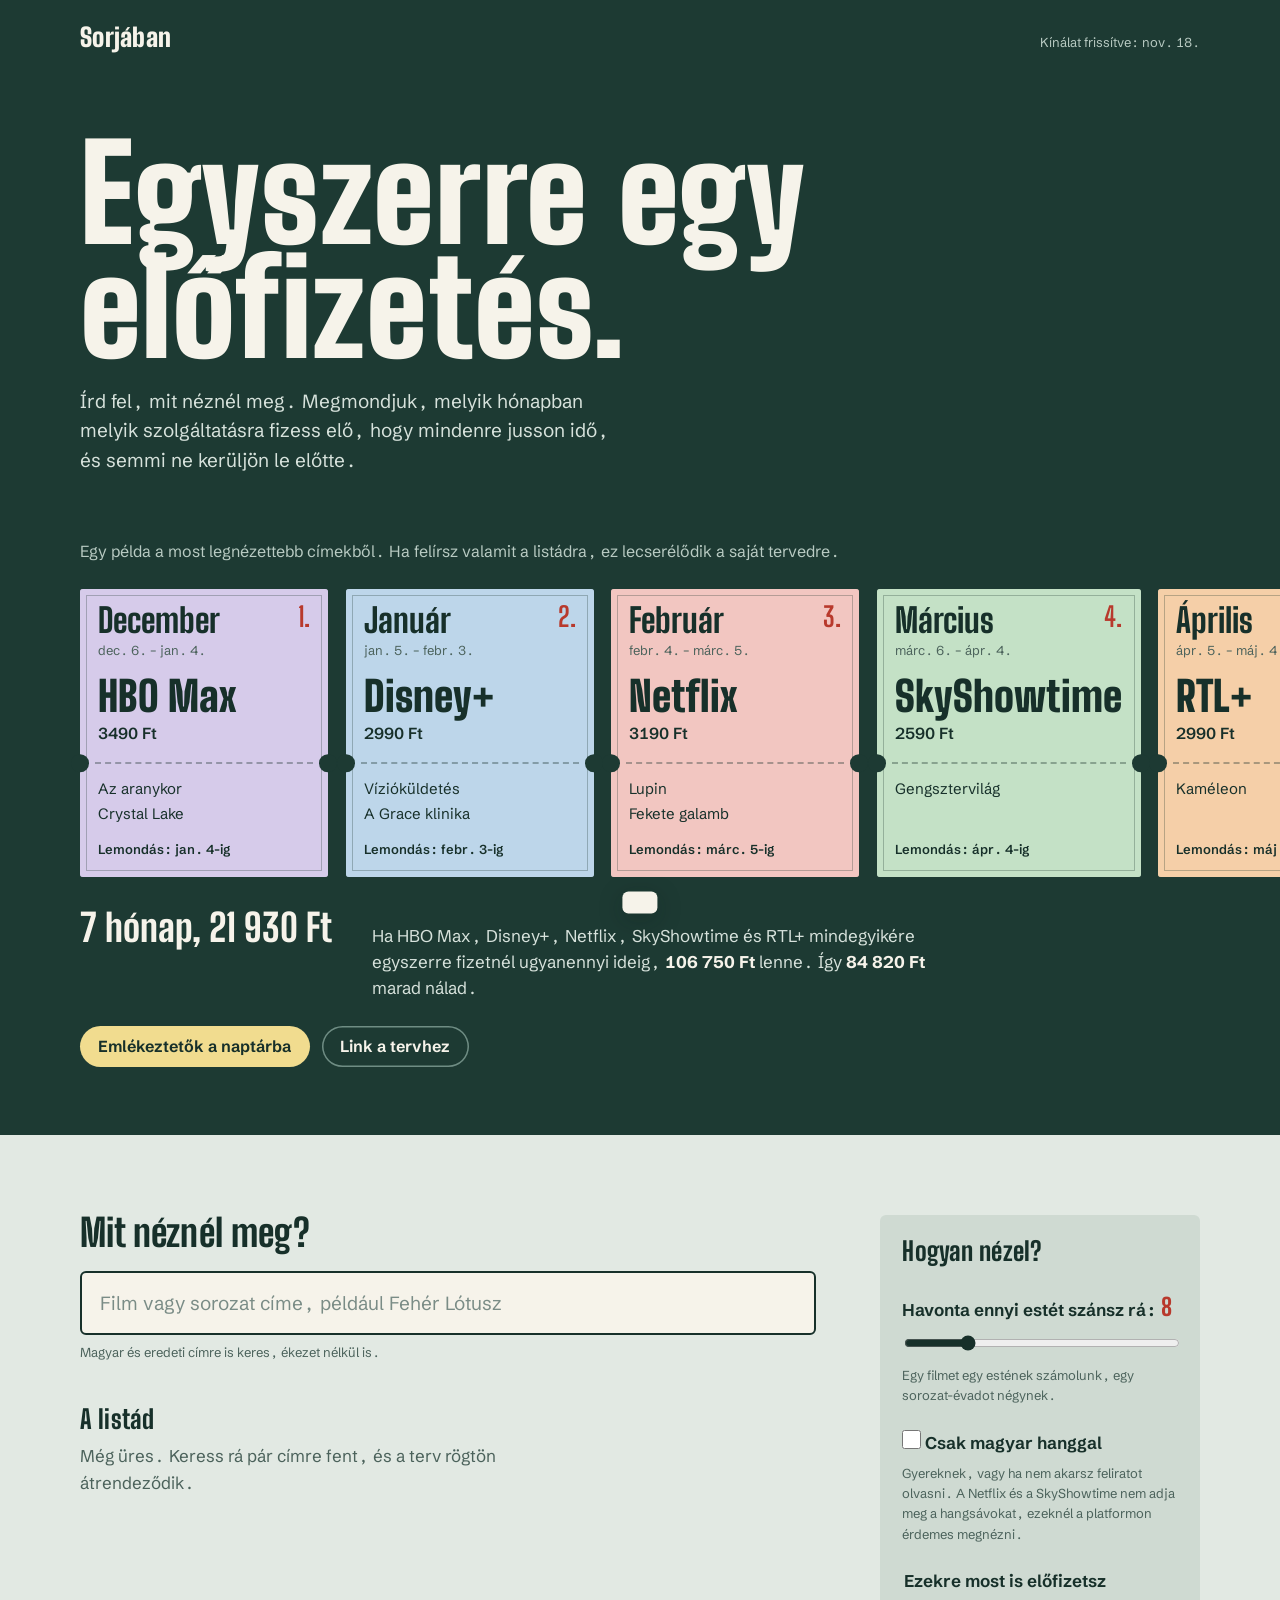
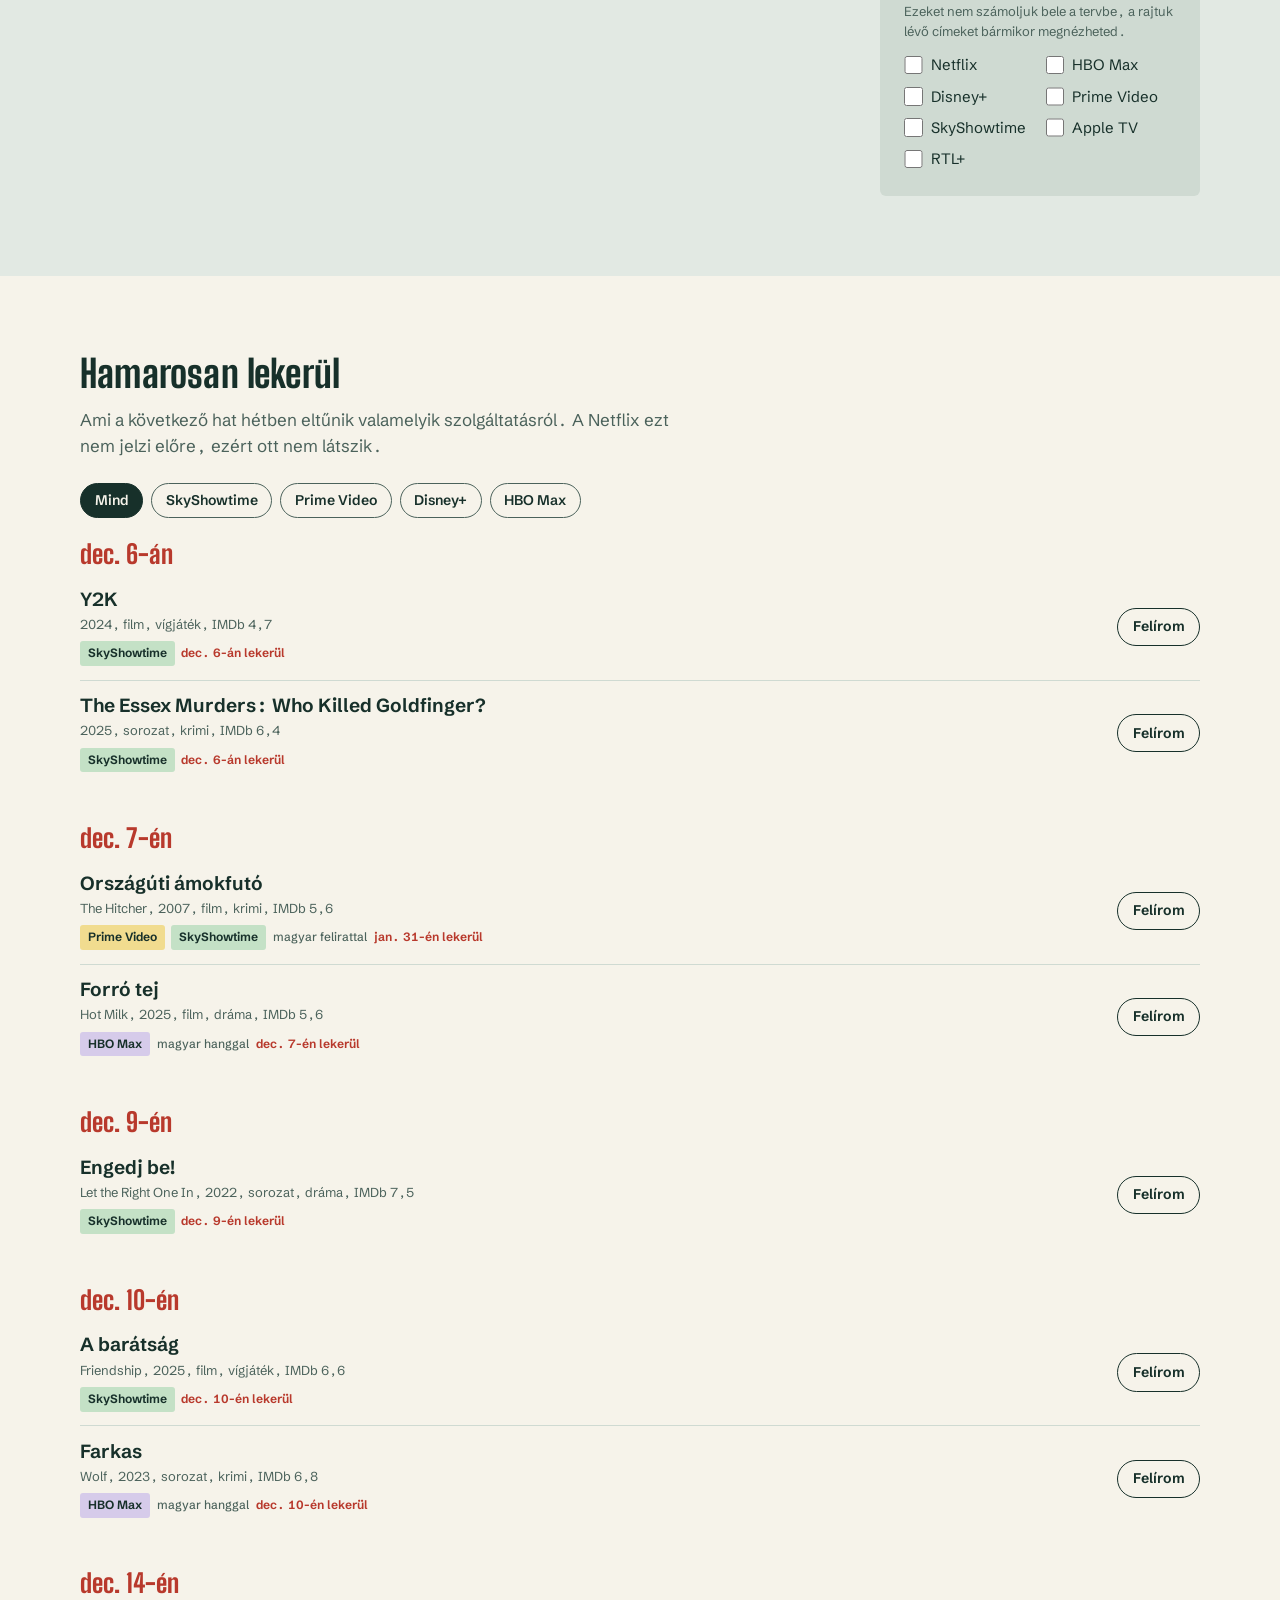
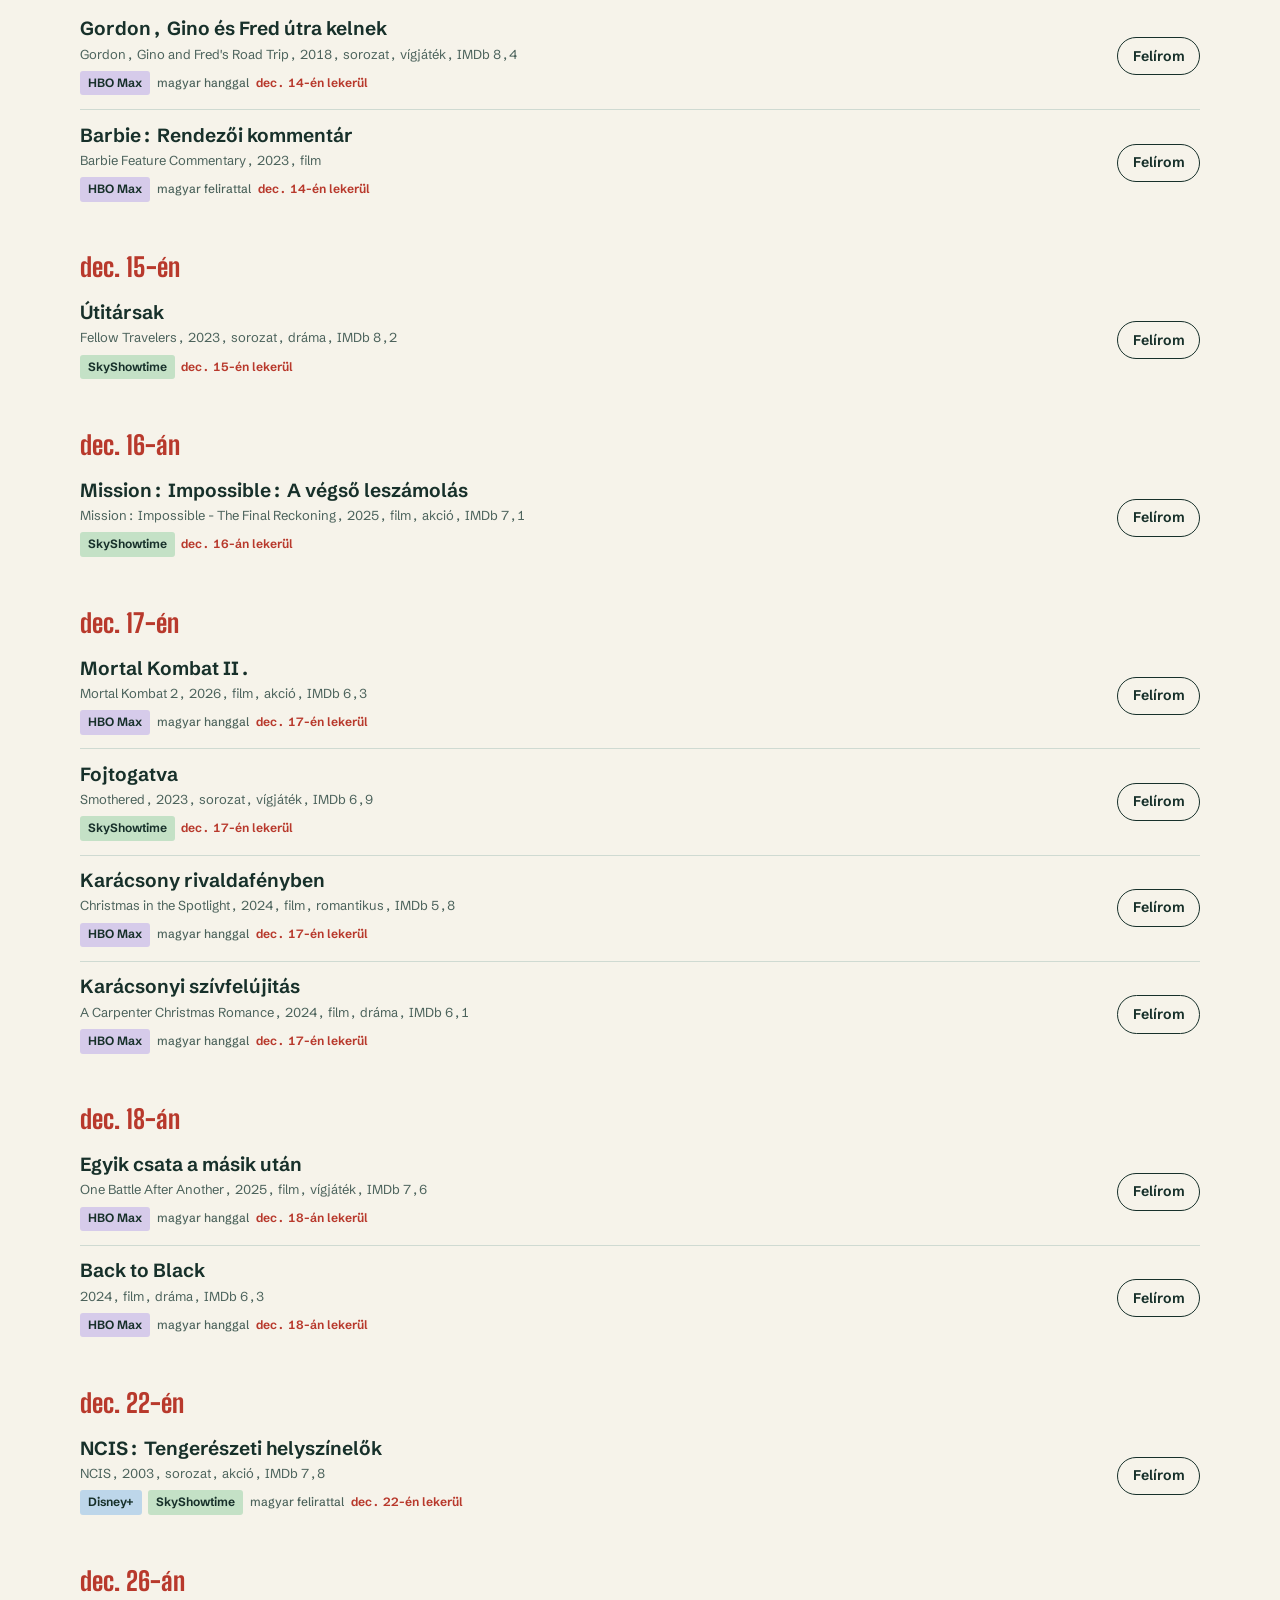
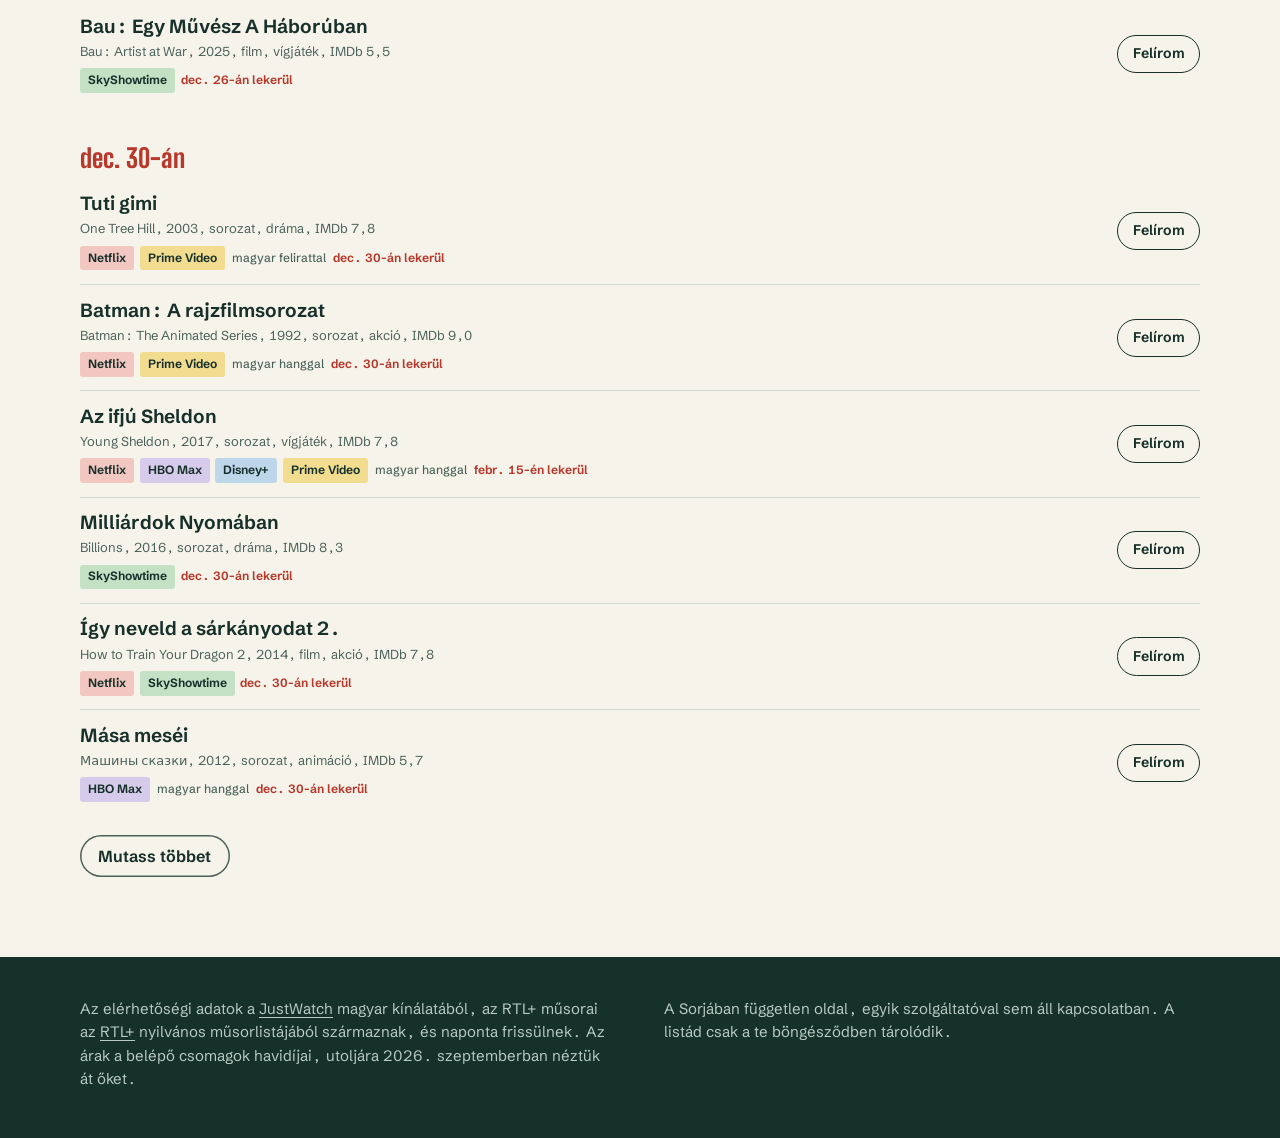
==== docs/index.html @ 01671881 "Sorjában: első felület, teljes katalógus szeletelt lekérése Co-Authored-By: Claude Opus 5.5 <noreply" ====
<!doctype html>
<html lang="hu">
<head>
<meta charset="utf-8">
<meta name="viewport" content="width=device-width, initial-scale=1">
<title>Sorjában – egyszerre egy streaming-előfizetés</title>
<meta name="description" content="Írd fel, mit néznél meg a Netflixen, HBO Max-en, Disney+-on vagy RTL+-on. Megmondjuk, melyik hónapban melyikre fizess elő, hogy semmi ne kerüljön le, mielőtt megnéznéd.">
<meta property="og:title" content="Sorjában – egyszerre egy előfizetés">
<meta property="og:description" content="Havi beosztás a streaming-előfizetéseidhez: melyik hónapban melyik szolgáltatás, mennyiért, és mikor kell lemondani.">
<meta property="og:locale" content="hu_HU">
<meta name="theme-color" content="#1d3a33">
<link rel="icon" href="favicon.svg" type="image/svg+xml">
<link rel="preload" href="fonts/big-shoulders-display-latin-wght-normal.woff2" as="font" type="font/woff2" crossorigin>
<link rel="preload" href="fonts/schibsted-grotesk-latin-wght-normal.woff2" as="font" type="font/woff2" crossorigin>
<link rel="stylesheet" href="style.css">
</head>
<body>

<a class="ugras" href="#kereso">Ugrás a keresőhöz</a>

<header class="fej">
  <div class="keret fej__sor">
    <a class="logo" href="./" aria-label="Sorjában, kezdőlap">Sorjában</a>
    <p class="fej__frissult" id="frissult" hidden></p>
  </div>
</header>

<main>
  <section class="nyito" aria-labelledby="cim">
    <div class="keret">
      <h1 id="cim">Egyszerre egy előfizetés.</h1>
      <p class="nyito__szoveg">Írd fel, mit néznél meg. Megmondjuk, melyik hónapban melyik szolgáltatásra fizess elő, hogy mindenre jusson idő, és semmi ne kerüljön le előtte.</p>
    </div>

    <div class="terv" aria-live="polite">
      <div class="keret">
        <p class="terv__felirat" id="terv-felirat">Egy pillanat, töltöm a kínálatot…</p>
      </div>
      <ol class="jegyek" id="jegyek" aria-label="Havi beosztás"></ol>
      <div class="keret">
        <div class="osszeg" id="osszeg"></div>
        <div class="terv__gombok" id="terv-gombok" hidden>
          <button type="button" class="gomb gomb--vilagos" id="naptar">Emlékeztetők a naptárba</button>
          <button type="button" class="gomb gomb--szellem" id="megosztas">Link a tervhez</button>
        </div>
        <div class="kimarad" id="kimarad"></div>
      </div>
    </div>
  </section>

  <section class="lista-resz" id="kereso" aria-labelledby="kereso-cim">
    <div class="keret racs">
      <div class="racs__fo">
        <h2 id="kereso-cim">Mit néznél meg?</h2>
        <div class="kereso">
          <label for="q" class="rejtett">Film vagy sorozat címe</label>
          <input id="q" type="search" autocomplete="off" spellcheck="false"
                 placeholder="Film vagy sorozat címe, például Fehér Lótusz"
                 aria-controls="talalatok" aria-describedby="kereso-sugo">
          <p class="sugo" id="kereso-sugo">Magyar és eredeti címre is keres, ékezet nélkül is.</p>
          <ul class="talalatok" id="talalatok" aria-label="Találatok"></ul>
        </div>

        <h3 class="alcim" id="listam-cim">A listád</h3>
        <ul class="sorok" id="listam" aria-labelledby="listam-cim"></ul>
        <p class="ures" id="listam-ures">Még üres. Keress rá pár címre fent, és a terv rögtön átrendeződik.</p>
      </div>

      <aside class="racs__oldal beallitas" aria-labelledby="beall-cim">
        <h2 id="beall-cim">Hogyan nézel?</h2>

        <div class="mezo">
          <label for="estek">Havonta ennyi estét szánsz rá: <output id="estek-ki" for="estek">8</output></label>
          <input type="range" id="estek" min="2" max="30" step="1" value="8">
          <p class="sugo">Egy filmet egy estének számolunk, egy sorozat-évadot négynek.</p>
        </div>

        <div class="mezo">
          <label class="kapcsolo">
            <input type="checkbox" id="csakmagyar">
            <span>Csak magyar hanggal</span>
          </label>
          <p class="sugo">Gyereknek, vagy ha nem akarsz feliratot olvasni. A Netflix és a SkyShowtime nem adja meg a hangsávokat, ezeknél a platformon érdemes megnézni.</p>
        </div>

        <fieldset class="mezo">
          <legend>Ezekre most is előfizetsz</legend>
          <p class="sugo">Ezeket nem számoljuk bele a tervbe, a rajtuk lévő címeket bármikor megnézheted.</p>
          <div class="pipak" id="megvan"></div>
        </fieldset>
      </aside>
    </div>
  </section>

  <section class="lekerul-resz" aria-labelledby="lekerul-cim">
    <div class="keret">
      <h2 id="lekerul-cim">Hamarosan lekerül</h2>
      <p class="bevezeto">Ami a következő hat hétben eltűnik valamelyik szolgáltatásról. A Netflix ezt nem jelzi előre, ezért ott nem látszik.</p>
      <div class="szuro" id="lekerul-szuro" role="group" aria-label="Szolgáltató szűrése"></div>
      <ul class="sorok" id="lekerul"></ul>
      <button type="button" class="gomb gomb--szellem-sotet" id="lekerul-tobb" hidden>Mutass többet</button>
    </div>
  </section>
</main>

<footer class="lab">
  <div class="keret lab__racs">
    <p>Az elérhetőségi adatok a <a href="https://www.justwatch.com/hu">JustWatch</a> magyar kínálatából, az RTL+ műsorai az <a href="https://www.rtlplusz.hu">RTL+</a> nyilvános műsorlistájából származnak, és naponta frissülnek. Az árak a belépő csomagok havidíjai, utoljára <span id="ar-datum">2026. szeptemberben</span> néztük át őket.</p>
    <p>A Sorjában független oldal, egyik szolgáltatóval sem áll kapcsolatban. A listád csak a te böngésződben tárolódik.</p>
  </div>
</footer>

<div class="uzenet" id="uzenet" role="status" aria-live="polite"></div>

<script src="app.js" defer></script>
</body>
</html>
---- docs/style.css ----
@font-face {
  font-family: "Big Shoulders";
  src: url("fonts/big-shoulders-display-latin-wght-normal.woff2") format("woff2");
  font-weight: 100 900; font-display: swap;
  unicode-range: U+0000-00FF, U+0131, U+0152-0153, U+02BB-02BC, U+02C6, U+02DA, U+02DC, U+2000-206F, U+20AC, U+2122, U+2212;
}
@font-face {
  font-family: "Big Shoulders";
  src: url("fonts/big-shoulders-display-latin-ext-wght-normal.woff2") format("woff2");
  font-weight: 100 900; font-display: swap;
  unicode-range: U+0100-02BA, U+02BD-02C5, U+02C7-02CC, U+02CE-02D7, U+02DD-02FF, U+1E00-1E9F, U+20A0-20AB, U+20AD-20C0;
}
@font-face {
  font-family: "Schibsted";
  src: url("fonts/schibsted-grotesk-latin-wght-normal.woff2") format("woff2");
  font-weight: 400 900; font-display: swap;
  unicode-range: U+0000-00FF, U+0131, U+0152-0153, U+02BB-02BC, U+02C6, U+02DA, U+02DC, U+2000-206F, U+20AC, U+2122, U+2212;
}
@font-face {
  font-family: "Schibsted";
  src: url("fonts/schibsted-grotesk-latin-ext-wght-normal.woff2") format("woff2");
  font-weight: 400 900; font-display: swap;
  unicode-range: U+0100-02BA, U+02BD-02C5, U+02C7-02CC, U+02CE-02D7, U+02DD-02FF, U+1E00-1E9F, U+20A0-20AB, U+20AD-20C0;
}

:root {
  /* mozi előtér: mélyzöld bársony, celadon falak, színes papírjegyek */
  --barsony: #1d3a33;
  --barsony-mely: #16302a;
  --celadon: #e2e9e3;
  --celadon-sotet: #cfdad2;
  --tinta: #17302a;
  --tinta-halvany: #4b625b;
  --pecset: #b8392c;
  --papir: #f6f3ea;

  --j-nfx: #f2c6c1;
  --j-mxx: #d6cbea;
  --j-dnp: #bdd6ea;
  --j-prv: #f1dc8f;
  --j-sst: #c4e1c6;
  --j-atp: #dcdfd6;
  --j-rtl: #f5cfa8;
  --j-mdk: #e3e7b9;

  --display: "Big Shoulders", "Arial Narrow", sans-serif;
  --szoveg: "Schibsted", system-ui, sans-serif;

  --meret-0: 0.8125rem;
  --meret-1: 1rem;
  --meret-2: 1.1875rem;
  --meret-3: 1.625rem;
  --meret-4: 2.375rem;
}

*, *::before, *::after { box-sizing: border-box; }
html { -webkit-text-size-adjust: 100%; }
body {
  margin: 0;
  font-family: var(--szoveg);
  font-size: 1.0625rem;
  line-height: 1.55;
  color: var(--tinta);
  background: var(--celadon);
  font-variant-numeric: tabular-nums;
}
h1, h2, h3 { font-family: var(--display); font-weight: 800; line-height: 0.95; margin: 0; letter-spacing: 0.005em; }
h2 { font-size: var(--meret-4); }
p { margin: 0; }
a { color: inherit; text-underline-offset: 0.18em; text-decoration-thickness: 1px; }
button, input { font: inherit; color: inherit; }
:focus-visible { outline: 3px solid var(--pecset); outline-offset: 3px; border-radius: 2px; }

.keret { width: min(100% - 2.5rem, 70rem); margin-inline: auto; }
.rejtett { position: absolute; width: 1px; height: 1px; overflow: hidden; clip: rect(0 0 0 0); white-space: nowrap; }
.ugras { position: absolute; left: 1rem; top: -4rem; background: var(--papir); padding: .5rem .8rem; z-index: 10; }
.ugras:focus { top: 1rem; }

/* fejléc */
.fej { background: var(--barsony); color: var(--papir); }
.fej__sor { display: flex; align-items: baseline; justify-content: space-between; gap: 1rem; padding-block: 1.1rem 0; }
.logo { font-family: var(--display); font-weight: 900; font-size: 1.6rem; text-decoration: none; letter-spacing: .01em; }
.fej__frissult { font-size: var(--meret-0); color: #b9cbc3; }

/* nyitó + terv */
.nyito { background: var(--barsony); color: var(--papir); padding-block: clamp(2.5rem, 7vw, 5rem) 3rem; }
.nyito h1 { font-size: clamp(3.4rem, 10.5vw, 8.25rem); font-weight: 900; max-width: 11ch; line-height: .86; }
.nyito__szoveg { margin-top: 1.4rem; max-width: 34rem; font-size: var(--meret-2); color: #d7e2dc; }

.terv { margin-top: clamp(2.5rem, 6vw, 4rem); }
.terv__felirat { font-size: var(--meret-1); color: #b9cbc3; min-height: 1.6em; }

.jegyek {
  list-style: none; margin: 1rem 0 0; padding: .5rem max(1.25rem, calc((100vw - 70rem) / 2)) 1.5rem;
  display: flex; gap: 1.1rem; overflow-x: auto; scroll-snap-type: x mandatory;
  scroll-padding-inline: max(1.25rem, calc((100vw - 70rem) / 2));
  scrollbar-width: thin; scrollbar-color: #3e5d55 transparent;
}
.jegy {
  --c: var(--j-prv);
  position: relative; flex: 0 0 15.5rem; scroll-snap-align: start;
  background: var(--c); color: var(--tinta);
  padding: 1rem 1.15rem 1.1rem; border-radius: 3px;
  display: flex; flex-direction: column;
  box-shadow: inset 0 0 0 6px var(--c), inset 0 0 0 7px rgba(23, 48, 42, .28);
}
.jegy__perf { position: relative; border-top: 2px dashed rgba(23, 48, 42, .35); margin: 1.05rem -.2rem .9rem; }
.jegy__perf::before, .jegy__perf::after {
  content: ""; position: absolute; top: -1px; width: 1.1rem; height: 1.1rem;
  border-radius: 50%; background: var(--barsony); transform: translateY(-50%);
}
.jegy__perf::before { left: -1.5rem; }
.jegy__perf::after { right: -1.5rem; }
.jegy__fej { display: flex; justify-content: space-between; align-items: flex-start; gap: .5rem; }
.jegy__honap { font-family: var(--display); font-weight: 800; font-size: 2.1rem; line-height: .9; }
.jegy__sorszam { font-family: var(--display); font-weight: 700; color: var(--pecset); font-size: 1.7rem; line-height: .9; }
.jegy__datum { font-size: var(--meret-0); margin-top: .3rem; color: var(--tinta-halvany); }
.jegy__platform { font-family: var(--display); font-weight: 900; font-size: 2.6rem; line-height: .9; margin-top: 1.1rem; }
.jegy__ar { font-size: var(--meret-1); font-weight: 600; margin-top: .35rem; }
.jegy__cimek { list-style: none; margin: 0; padding: 0; font-size: .9375rem; line-height: 1.3; display: grid; gap: .35rem; }
.jegy__cimek li { display: -webkit-box; -webkit-line-clamp: 2; -webkit-box-orient: vertical; overflow: hidden; }
.jegy__cimek .surgos { color: var(--pecset); }
.jegy__tobb { font-size: var(--meret-0); color: var(--tinta-halvany); margin-top: .45rem; }
.jegy__lab { margin-top: auto; padding-top: 1rem; font-size: var(--meret-0); font-weight: 600; }
.jegy--ingyen { --c: var(--papir); }
.jegy--ingyen .jegy__platform { font-size: 1.9rem; }

.osszeg { margin-top: .5rem; display: flex; flex-wrap: wrap; gap: .4rem 2.5rem; align-items: baseline; }
.osszeg__fo { font-family: var(--display); font-weight: 800; font-size: var(--meret-4); line-height: 1; }
.osszeg__mellek { color: #d7e2dc; max-width: 36rem; }
.osszeg__mellek strong { color: var(--papir); }

.terv__gombok { display: flex; flex-wrap: wrap; gap: .75rem; margin-top: 1.5rem; }
.kimarad { margin-top: 1.25rem; color: #d7e2dc; max-width: 42rem; font-size: var(--meret-1); }
.kimarad p + p { margin-top: .4rem; }

/* gombok */
.gomb {
  border: 0; cursor: pointer; padding: .7rem 1.15rem; border-radius: 999px; font-weight: 650;
  font-size: var(--meret-1); line-height: 1.2; transition: background-color .15s, color .15s;
}
.gomb--vilagos { background: var(--j-prv); color: var(--tinta); }
.gomb--vilagos:hover { background: #f7e7ad; }
.gomb--szellem { background: transparent; color: var(--papir); box-shadow: inset 0 0 0 1.5px #6f8d84; }
.gomb--szellem:hover { box-shadow: inset 0 0 0 1.5px var(--papir); }
.gomb--szellem-sotet { background: transparent; color: var(--tinta); box-shadow: inset 0 0 0 1.5px var(--tinta-halvany); margin-top: 1.25rem; }

/* kereső és lista */
.lista-resz { padding-block: clamp(3rem, 7vw, 5rem); }
.racs { display: grid; grid-template-columns: minmax(0, 1fr) 20rem; gap: clamp(2rem, 5vw, 4.5rem); align-items: start; }
.kereso { position: relative; margin-top: 1.25rem; }
.kereso input {
  width: 100%; padding: .95rem 1.1rem; font-size: var(--meret-2); border-radius: 6px;
  border: 2px solid var(--tinta); background: var(--papir);
}
.kereso input::placeholder { color: #7a8c86; }
.kereso input:focus-visible { outline-offset: 2px; }
.sugo { font-size: var(--meret-0); color: var(--tinta-halvany); margin-top: .45rem; max-width: 34rem; }
.talalatok { list-style: none; margin: .6rem 0 0; padding: 0; background: var(--papir); border-radius: 6px; }
.talalatok:empty { display: none; }
.talalatok .sor { padding-inline: 1rem; }
.talalatok .sor + .sor { border-top: 1px solid var(--celadon-sotet); }

.alcim { font-size: var(--meret-3); margin-top: 2.75rem; }
.sorok { list-style: none; margin: .75rem 0 0; padding: 0; }
.sor { display: grid; grid-template-columns: minmax(0, 1fr) auto; gap: .35rem 1rem; align-items: center; padding-block: .85rem; }
.sorok > .sor + .sor { border-top: 1px solid var(--celadon-sotet); }
.sor__cim { font-weight: 650; font-size: var(--meret-2); line-height: 1.25; }
.sor__cim button { all: unset; cursor: pointer; }
.sor__cim button:hover { text-decoration: underline; text-underline-offset: .18em; }
.sor__cim button:focus-visible { outline: 3px solid var(--pecset); outline-offset: 2px; }
.sor__meta { font-size: var(--meret-0); color: var(--tinta-halvany); margin-top: .15rem; }
.sor__hol { display: flex; flex-wrap: wrap; gap: .35rem; margin-top: .45rem; }
.cimke {
  font-size: .75rem; font-weight: 650; padding: .18rem .5rem .2rem; border-radius: 3px;
  background: var(--c, var(--celadon-sotet)); color: var(--tinta); text-decoration: none; white-space: nowrap;
}
a.cimke:hover { text-decoration: underline; }
.cimke--vege { background: transparent; color: var(--pecset); padding-inline: 0; }
.cimke--nyelv { background: transparent; color: var(--tinta-halvany); font-weight: 500; padding-inline: .1rem; }
.sor__leiras { grid-column: 1 / -1; font-size: .9375rem; color: var(--tinta-halvany); max-width: 40rem; }
.sor__gomb {
  border: 1.5px solid var(--tinta); background: transparent; border-radius: 999px; padding: .45rem .9rem;
  font-size: .875rem; font-weight: 650; cursor: pointer; white-space: nowrap;
}
.sor__gomb:hover { background: var(--tinta); color: var(--papir); }
.sor__gomb[aria-pressed="true"] { background: var(--tinta); color: var(--papir); }
.ures { color: var(--tinta-halvany); margin-top: .75rem; max-width: 30rem; }
.ures[hidden] { display: none; }
.talalat-ures { padding: .9rem 1rem; color: var(--tinta-halvany); }

/* beállítások */
.beallitas { background: var(--celadon-sotet); border-radius: 6px; padding: 1.5rem 1.4rem 1.6rem; position: sticky; top: 1rem; }
.beallitas h2 { font-size: var(--meret-3); }
.mezo { margin-top: 1.5rem; border: 0; padding: 0; min-width: 0; }
.mezo > label, .mezo legend { font-weight: 650; display: block; padding: 0; }
output { font-family: var(--display); font-weight: 800; font-size: 1.5rem; color: var(--pecset); }
input[type="range"] { width: 100%; margin-top: .6rem; accent-color: var(--tinta); }
.kapcsolo { display: flex; gap: .6rem; align-items: center; cursor: pointer; }
.kapcsolo input, .pipak input { width: 1.15rem; height: 1.15rem; accent-color: var(--tinta); margin: 0; }
.pipak { display: grid; grid-template-columns: 1fr 1fr; gap: .5rem .75rem; margin-top: .75rem; }
.pipak label { display: flex; gap: .5rem; align-items: center; font-size: .9375rem; cursor: pointer; }

/* hamarosan lekerül */
.lekerul-resz { background: var(--papir); padding-block: clamp(3rem, 7vw, 5rem); }
.bevezeto { margin-top: .9rem; max-width: 38rem; color: var(--tinta-halvany); }
.szuro { display: flex; flex-wrap: wrap; gap: .5rem; margin-top: 1.5rem; }
.szuro button {
  border: 1.5px solid var(--tinta-halvany); background: transparent; border-radius: 999px;
  padding: .35rem .85rem; font-size: .875rem; font-weight: 600; cursor: pointer;
}
.szuro button[aria-pressed="true"] { background: var(--tinta); border-color: var(--tinta); color: var(--papir); }
.nap { font-family: var(--display); font-weight: 800; font-size: var(--meret-3); margin-top: 2rem; color: var(--pecset); list-style: none; }
.nap:first-child { margin-top: 1rem; }
.lekerul-resz .sorok .nap + .sor { border-top: 0; }

/* lábléc */
.lab { background: var(--barsony-mely); color: #b9cbc3; padding-block: 2.5rem 3rem; font-size: .9375rem; }
.lab__racs { display: grid; grid-template-columns: 1fr 1fr; gap: 1.5rem 3rem; }
.lab p { max-width: 34rem; }

/* értesítés */
.uzenet {
  position: fixed; left: 50%; bottom: 1.25rem; transform: translate(-50%, 150%);
  background: var(--papir); color: var(--tinta); padding: .7rem 1.1rem; border-radius: 6px;
  font-weight: 600; box-shadow: 0 6px 24px rgba(10, 25, 21, .25); transition: transform .25s ease; z-index: 20;
}
.uzenet.latszik { transform: translate(-50%, 0); }

/* a jegyek kinyomtatása: az oldal egyetlen mozgása */
@keyframes kinyomtat { from { transform: translateY(-14px) rotate(-1.2deg); opacity: 0; } to { transform: none; opacity: 1; } }
.jegyek.uj .jegy { animation: kinyomtat .45s cubic-bezier(.2, .7, .2, 1) both; animation-delay: calc(var(--i) * 70ms); }
@media (prefers-reduced-motion: reduce) {
  .jegyek.uj .jegy { animation: none; }
  .uzenet { transition: none; }
}

@media (max-width: 860px) {
  .racs { grid-template-columns: 1fr; }
  .beallitas { position: static; order: -1; }
  .lab__racs { grid-template-columns: 1fr; }
}
@media (max-width: 520px) {
  .jegy { flex-basis: 78vw; }
  .sor { grid-template-columns: 1fr; }
  .sor__gomb { justify-self: start; }
  .pipak { grid-template-columns: 1fr 1fr; }
}
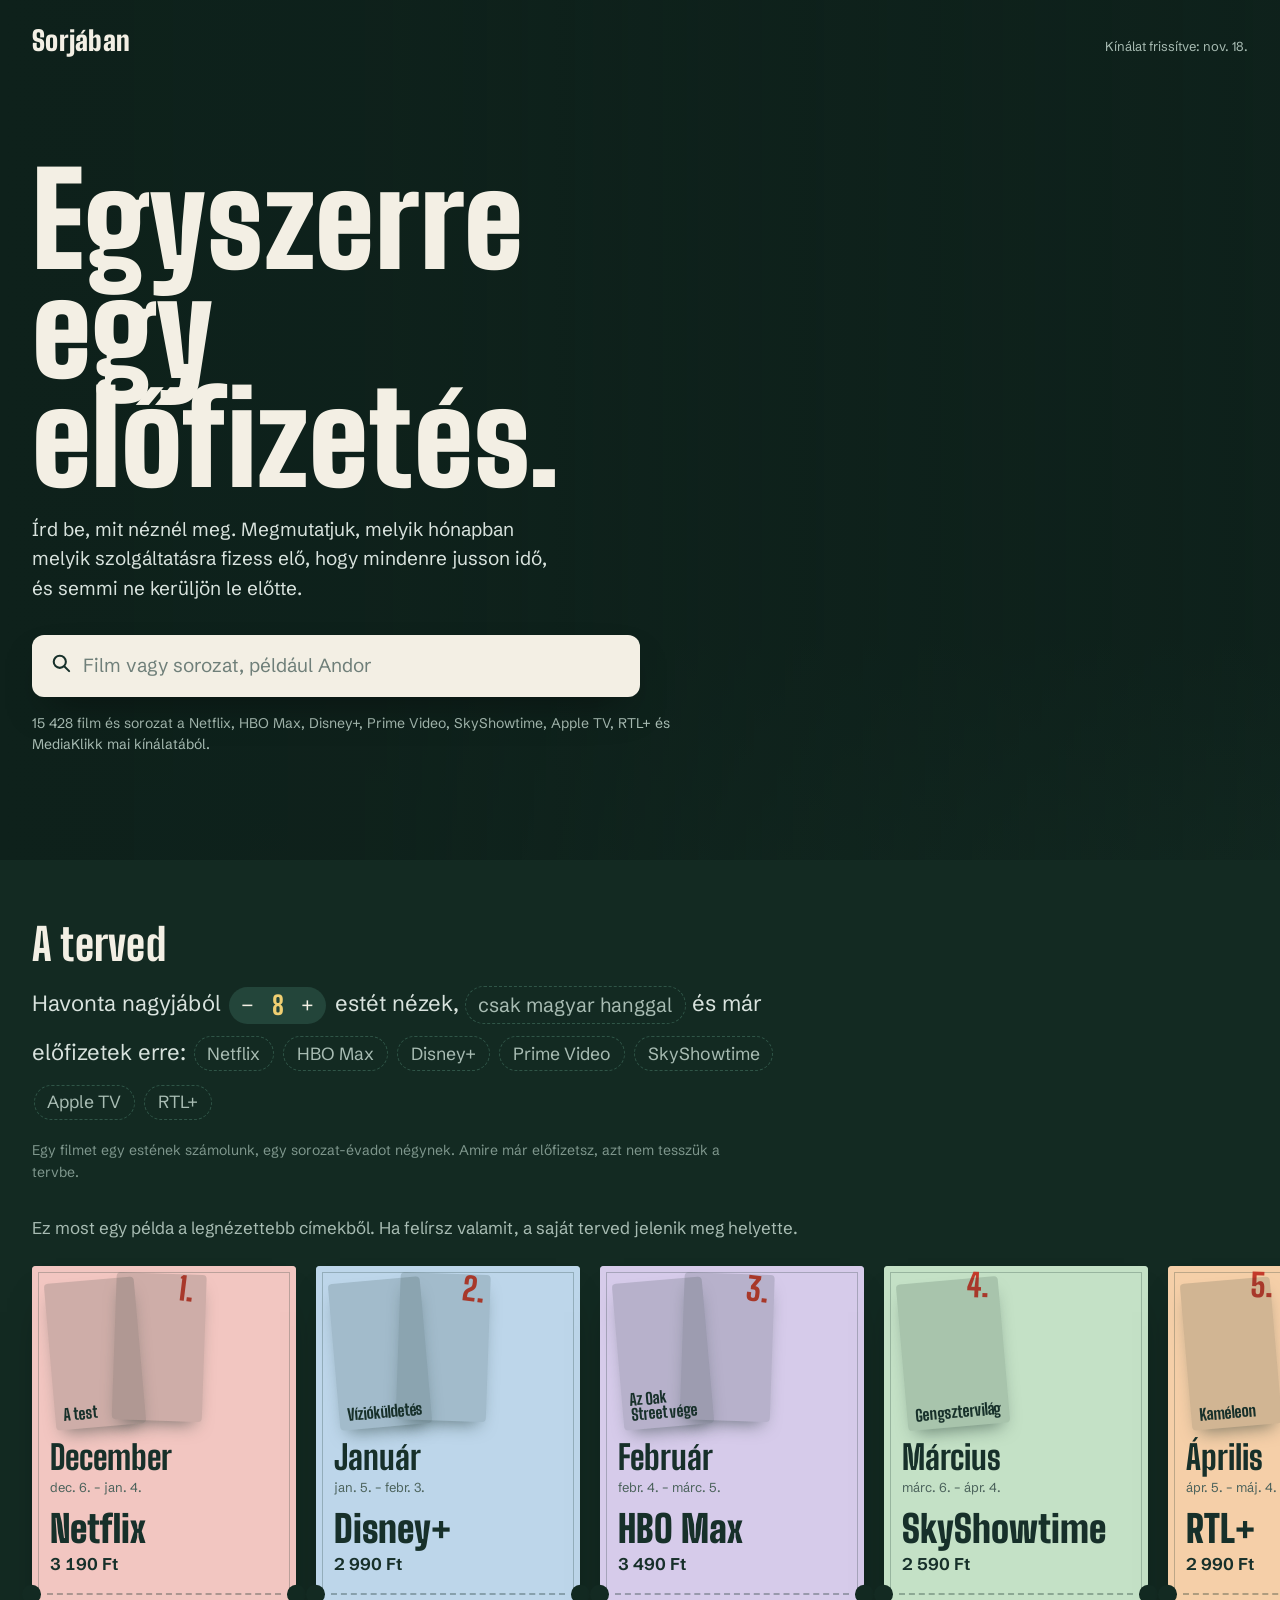
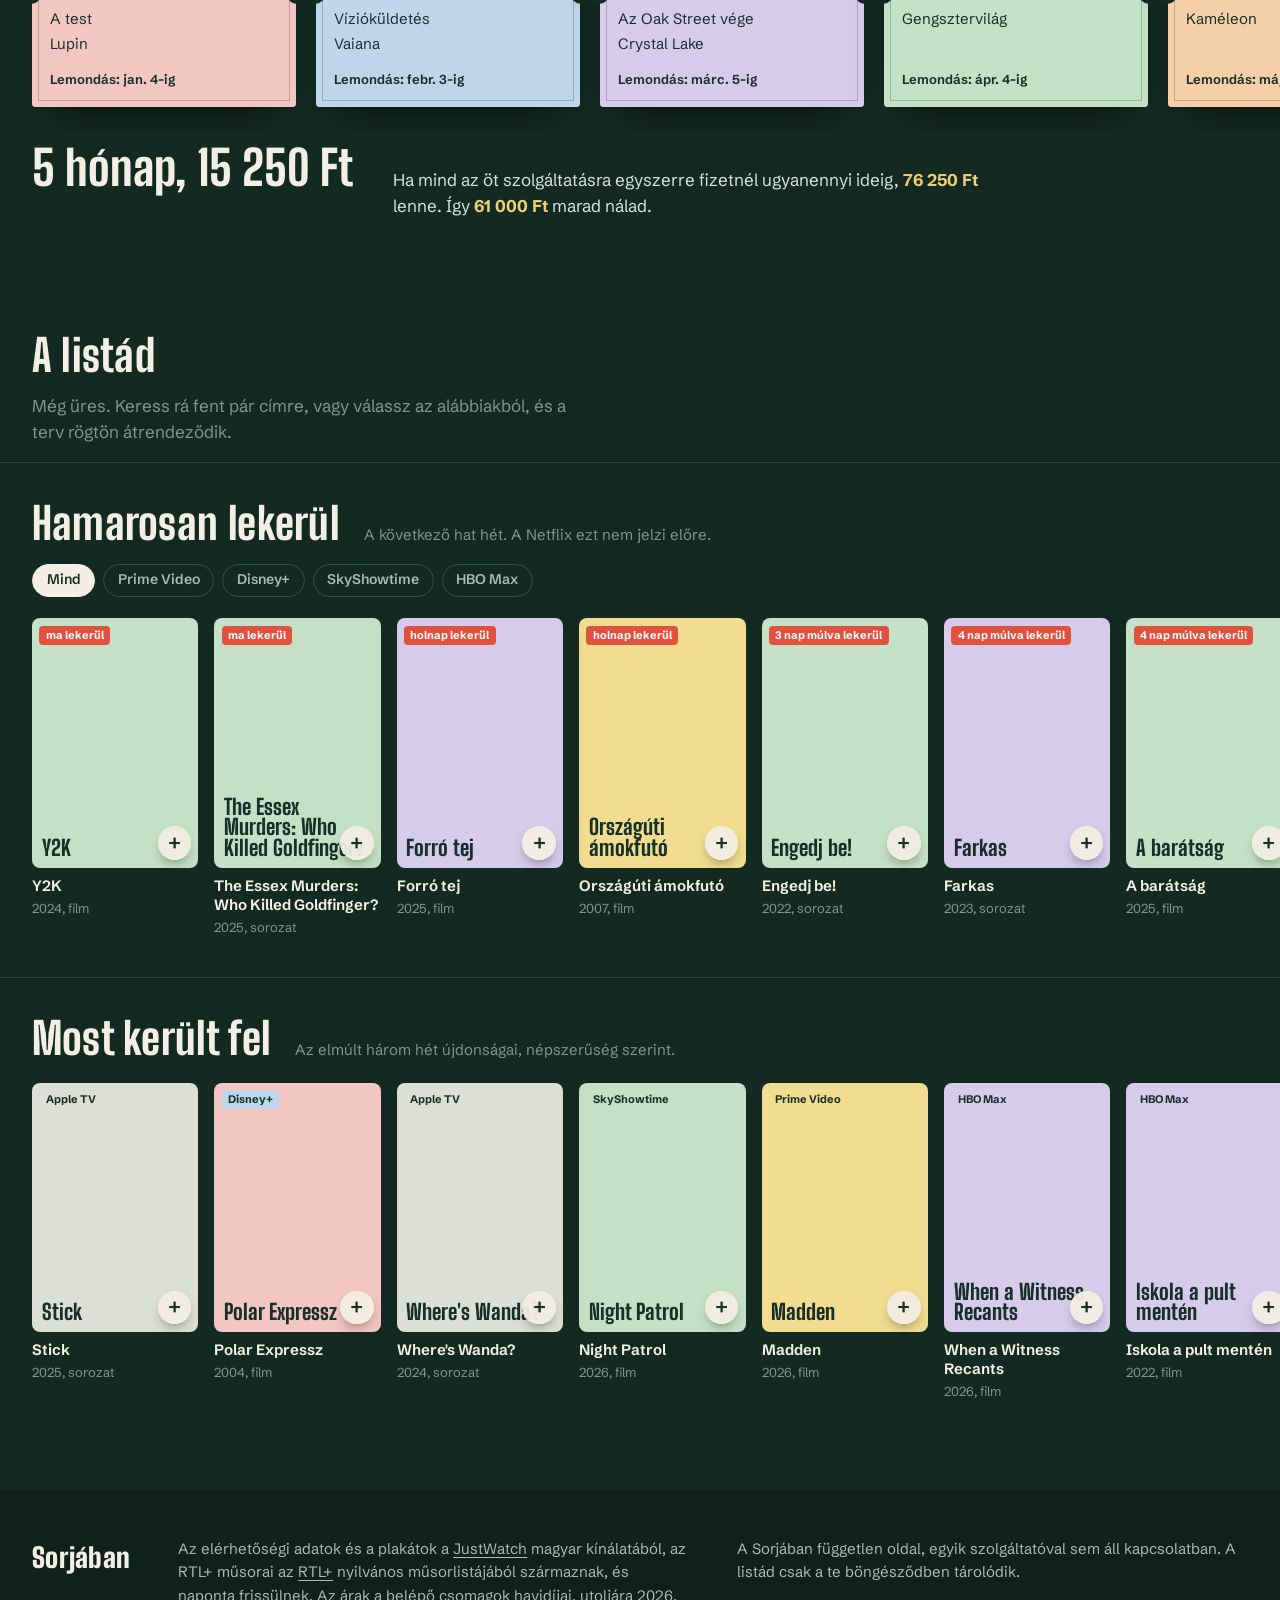
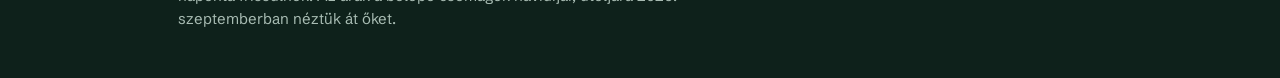
==== commit cdd8a8a4: "Új dizájn: plakátfal, plakátos jegyek, plakátsínek, címlap-ablak, mondatszerű beállítások; előnézeti" ====
--- a/docs/index.html
+++ b/docs/index.html
@@ -2,113 +2,132 @@
 <html lang="hu">
 <head>
 <meta charset="utf-8">
-<meta name="viewport" content="width=device-width, initial-scale=1">
+<meta name="viewport" content="width=device-width, initial-scale=1, viewport-fit=cover">
 <title>Sorjában – egyszerre egy streaming-előfizetés</title>
-<meta name="description" content="Írd fel, mit néznél meg a Netflixen, HBO Max-en, Disney+-on vagy RTL+-on. Megmondjuk, melyik hónapban melyikre fizess elő, hogy semmi ne kerüljön le, mielőtt megnéznéd.">
+<meta name="description" content="Írd be, mit néznél meg a Netflixen, HBO Max-en, Disney+-on vagy RTL+-on. Megmutatjuk, melyik hónapban melyikre fizess elő, hogy semmi ne kerüljön le, mielőtt megnéznéd.">
 <meta property="og:title" content="Sorjában – egyszerre egy előfizetés">
 <meta property="og:description" content="Havi beosztás a streaming-előfizetéseidhez: melyik hónapban melyik szolgáltatás, mennyiért, és mikor kell lemondani.">
 <meta property="og:locale" content="hu_HU">
-<meta name="theme-color" content="#1d3a33">
+<meta name="theme-color" content="#132a22">
 <link rel="icon" href="favicon.svg" type="image/svg+xml">
+<link rel="preconnect" href="https://images.justwatch.com">
 <link rel="preload" href="fonts/big-shoulders-display-latin-wght-normal.woff2" as="font" type="font/woff2" crossorigin>
 <link rel="preload" href="fonts/schibsted-grotesk-latin-wght-normal.woff2" as="font" type="font/woff2" crossorigin>
 <link rel="stylesheet" href="style.css">
 </head>
 <body>
 
-<a class="ugras" href="#kereso">Ugrás a keresőhöz</a>
+<a class="ugras" href="#q">Ugrás a keresőhöz</a>
 
-<header class="fej">
-  <div class="keret fej__sor">
-    <a class="logo" href="./" aria-label="Sorjában, kezdőlap">Sorjában</a>
-    <p class="fej__frissult" id="frissult" hidden></p>
+<header class="nyito">
+  <div class="fal" id="fal" aria-hidden="true"></div>
+  <div class="nyito__tartalom keret">
+    <div class="fej">
+      <a class="logo" href="./" aria-label="Sorjában, kezdőlap">Sorjában</a>
+      <p class="fej__frissult" id="frissult" hidden></p>
+    </div>
+    <h1>Egyszerre egy előfizetés.</h1>
+    <p class="nyito__szoveg">Írd be, mit néznél meg. Megmutatjuk, melyik hónapban melyik szolgáltatásra fizess elő, hogy mindenre jusson idő, és semmi ne kerüljön le előtte.</p>
+
+    <div class="kereso" role="search">
+      <label for="q" class="rejtett">Film vagy sorozat címe</label>
+      <svg class="kereso__ikon" viewBox="0 0 24 24" aria-hidden="true"><circle cx="10.5" cy="10.5" r="6.5"/><path d="m15.5 15.5 5 5"/></svg>
+      <input id="q" type="search" autocomplete="off" spellcheck="false"
+             placeholder="Film vagy sorozat, például Andor"
+             role="combobox" aria-expanded="false" aria-controls="talalatok" aria-autocomplete="list">
+      <ul class="talalatok" id="talalatok" role="listbox" aria-label="Találatok" hidden></ul>
+    </div>
+    <p class="nyito__platformok" id="platformszam"></p>
   </div>
 </header>
 
 <main>
-  <section class="nyito" aria-labelledby="cim">
+  <section class="terv" aria-labelledby="terv-cim">
     <div class="keret">
-      <h1 id="cim">Egyszerre egy előfizetés.</h1>
-      <p class="nyito__szoveg">Írd fel, mit néznél meg. Megmondjuk, melyik hónapban melyik szolgáltatásra fizess elő, hogy mindenre jusson idő, és semmi ne kerüljön le előtte.</p>
+      <div class="terv__fej">
+        <h2 id="terv-cim">A terved</h2>
+        <p class="mondat" id="mondat">
+          Havonta nagyjából
+          <span class="lepteto" role="group" aria-label="Esték száma havonta">
+            <button type="button" id="estek-le" aria-label="Kevesebb este">−</button>
+            <output id="estek-ki" aria-live="polite">8</output>
+            <button type="button" id="estek-fel" aria-label="Több este">+</button>
+          </span>
+          estét nézek,
+          <button type="button" class="valto" id="csakmagyar" aria-pressed="false">csak magyar hanggal</button>
+          <span id="megvan-mondat">és már előfizetek erre:</span>
+          <span class="megvan" id="megvan" role="group" aria-labelledby="megvan-mondat"></span>
+        </p>
+        <p class="sugo">Egy filmet egy estének számolunk, egy sorozat-évadot négynek. Amire már előfizetsz, azt nem tesszük a tervbe.</p>
+      </div>
+      <p class="terv__felirat" id="terv-felirat">Egy pillanat, töltöm a kínálatot…</p>
     </div>
-
-    <div class="terv" aria-live="polite">
-      <div class="keret">
-        <p class="terv__felirat" id="terv-felirat">Egy pillanat, töltöm a kínálatot…</p>
+    <ol class="jegyek" id="jegyek" aria-label="Havi beosztás"></ol>
+    <div class="keret">
+      <div class="osszeg" id="osszeg"></div>
+      <div class="terv__gombok" id="terv-gombok" hidden>
+        <button type="button" class="gomb gomb--fo" id="naptar">Emlékeztetők a naptárba</button>
+        <button type="button" class="gomb gomb--masod" id="megosztas">Link a tervhez</button>
       </div>
-      <ol class="jegyek" id="jegyek" aria-label="Havi beosztás"></ol>
-      <div class="keret">
-        <div class="osszeg" id="osszeg"></div>
-        <div class="terv__gombok" id="terv-gombok" hidden>
-          <button type="button" class="gomb gomb--vilagos" id="naptar">Emlékeztetők a naptárba</button>
-          <button type="button" class="gomb gomb--szellem" id="megosztas">Link a tervhez</button>
-        </div>
-        <div class="kimarad" id="kimarad"></div>
-      </div>
+      <div class="kimarad" id="kimarad"></div>
     </div>
   </section>
 
-  <section class="lista-resz" id="kereso" aria-labelledby="kereso-cim">
-    <div class="keret racs">
-      <div class="racs__fo">
-        <h2 id="kereso-cim">Mit néznél meg?</h2>
-        <div class="kereso">
-          <label for="q" class="rejtett">Film vagy sorozat címe</label>
-          <input id="q" type="search" autocomplete="off" spellcheck="false"
-                 placeholder="Film vagy sorozat címe, például Fehér Lótusz"
-                 aria-controls="talalatok" aria-describedby="kereso-sugo">
-          <p class="sugo" id="kereso-sugo">Magyar és eredeti címre is keres, ékezet nélkül is.</p>
-          <ul class="talalatok" id="talalatok" aria-label="Találatok"></ul>
-        </div>
-
-        <h3 class="alcim" id="listam-cim">A listád</h3>
-        <ul class="sorok" id="listam" aria-labelledby="listam-cim"></ul>
-        <p class="ures" id="listam-ures">Még üres. Keress rá pár címre fent, és a terv rögtön átrendeződik.</p>
-      </div>
-
-      <aside class="racs__oldal beallitas" aria-labelledby="beall-cim">
-        <h2 id="beall-cim">Hogyan nézel?</h2>
-
-        <div class="mezo">
-          <label for="estek">Havonta ennyi estét szánsz rá: <output id="estek-ki" for="estek">8</output></label>
-          <input type="range" id="estek" min="2" max="30" step="1" value="8">
-          <p class="sugo">Egy filmet egy estének számolunk, egy sorozat-évadot négynek.</p>
-        </div>
-
-        <div class="mezo">
-          <label class="kapcsolo">
-            <input type="checkbox" id="csakmagyar">
-            <span>Csak magyar hanggal</span>
-          </label>
-          <p class="sugo">Gyereknek, vagy ha nem akarsz feliratot olvasni. A Netflix és a SkyShowtime nem adja meg a hangsávokat, ezeknél a platformon érdemes megnézni.</p>
-        </div>
-
-        <fieldset class="mezo">
-          <legend>Ezekre most is előfizetsz</legend>
-          <p class="sugo">Ezeket nem számoljuk bele a tervbe, a rajtuk lévő címeket bármikor megnézheted.</p>
-          <div class="pipak" id="megvan"></div>
-        </fieldset>
-      </aside>
+  <section class="sin-resz" id="lista-resz" aria-labelledby="lista-cim">
+    <div class="keret sin-fej">
+      <h2 id="lista-cim">A listád</h2>
+      <p class="sin-fej__info" id="lista-info"></p>
     </div>
+    <ul class="sin" id="listam" aria-labelledby="lista-cim"></ul>
+    <div class="keret"><p class="ures" id="listam-ures">Még üres. Keress rá fent pár címre, vagy válassz az alábbiakból, és a terv rögtön átrendeződik.</p></div>
   </section>
 
-  <section class="lekerul-resz" aria-labelledby="lekerul-cim">
-    <div class="keret">
+  <section class="sin-resz" aria-labelledby="lekerul-cim">
+    <div class="keret sin-fej">
       <h2 id="lekerul-cim">Hamarosan lekerül</h2>
-      <p class="bevezeto">Ami a következő hat hétben eltűnik valamelyik szolgáltatásról. A Netflix ezt nem jelzi előre, ezért ott nem látszik.</p>
-      <div class="szuro" id="lekerul-szuro" role="group" aria-label="Szolgáltató szűrése"></div>
-      <ul class="sorok" id="lekerul"></ul>
-      <button type="button" class="gomb gomb--szellem-sotet" id="lekerul-tobb" hidden>Mutass többet</button>
+      <p class="sin-fej__info">A következő hat hét. A Netflix ezt nem jelzi előre.</p>
     </div>
+    <div class="keret"><div class="szuro" id="lekerul-szuro" role="group" aria-label="Szolgáltató szűrése"></div></div>
+    <ul class="sin" id="lekerul"></ul>
+  </section>
+
+  <section class="sin-resz" aria-labelledby="uj-cim">
+    <div class="keret sin-fej">
+      <h2 id="uj-cim">Most került fel</h2>
+      <p class="sin-fej__info">Az elmúlt három hét újdonságai, népszerűség szerint.</p>
+    </div>
+    <ul class="sin" id="ujak"></ul>
   </section>
 </main>
 
 <footer class="lab">
   <div class="keret lab__racs">
-    <p>Az elérhetőségi adatok a <a href="https://www.justwatch.com/hu">JustWatch</a> magyar kínálatából, az RTL+ műsorai az <a href="https://www.rtlplusz.hu">RTL+</a> nyilvános műsorlistájából származnak, és naponta frissülnek. Az árak a belépő csomagok havidíjai, utoljára <span id="ar-datum">2026. szeptemberben</span> néztük át őket.</p>
+    <p class="logo logo--lab">Sorjában</p>
+    <p>Az elérhetőségi adatok és a plakátok a <a href="https://www.justwatch.com/hu">JustWatch</a> magyar kínálatából, az RTL+ műsorai az <a href="https://www.rtlplusz.hu">RTL+</a> nyilvános műsorlistájából származnak, és naponta frissülnek. Az árak a belépő csomagok havidíjai, utoljára <span id="ar-datum">2026. szeptemberben</span> néztük át őket.</p>
     <p>A Sorjában független oldal, egyik szolgáltatóval sem áll kapcsolatban. A listád csak a te böngésződben tárolódik.</p>
   </div>
 </footer>
+
+<div class="zsebterv" id="zsebterv" hidden>
+  <a href="#terv-cim" id="zsebterv-link"></a>
+</div>
+
+<dialog class="lap" id="lap" aria-labelledby="lap-cim">
+  <div class="lap__hatter" id="lap-hatter" aria-hidden="true"></div>
+  <button type="button" class="lap__bezar" id="lap-bezar" aria-label="Bezárás">×</button>
+  <div class="lap__test">
+    <div class="lap__plakat" id="lap-plakat"></div>
+    <div class="lap__info">
+      <h2 id="lap-cim"></h2>
+      <p class="lap__meta" id="lap-meta"></p>
+      <ul class="lap__hol" id="lap-hol"></ul>
+      <p class="lap__leiras" id="lap-leiras"></p>
+      <div class="lap__gombok">
+        <button type="button" class="gomb gomb--fo" id="lap-felir"></button>
+      </div>
+    </div>
+  </div>
+</dialog>
 
 <div class="uzenet" id="uzenet" role="status" aria-live="polite"></div>
 
--- a/docs/style.css
+++ b/docs/style.css
@@ -24,15 +24,18 @@
 }
 
 :root {
-  /* mozi előtér: mélyzöld bársony, celadon falak, színes papírjegyek */
-  --barsony: #1d3a33;
-  --barsony-mely: #16302a;
-  --celadon: #e2e9e3;
-  --celadon-sotet: #cfdad2;
+  /* éjszakai mozi-előcsarnok: palackzöld bársony, papírjegyek, neonpiros sorszám */
+  --ej: #132a22;
+  --ej-mely: #0e211b;
+  --emelt: #1b382e;
+  --emelt-2: #23453a;
+  --vonal: #2f5547;
+  --papir: #f3efe4;
+  --halvany: #a8bcb3;
+  --tompa: #7f978d;
+  --pecset: #e0523f;
+  --arany: #f0cf72;
   --tinta: #17302a;
-  --tinta-halvany: #4b625b;
-  --pecset: #b8392c;
-  --papir: #f6f3ea;
 
   --j-nfx: #f2c6c1;
   --j-mxx: #d6cbea;
@@ -45,204 +48,261 @@
 
   --display: "Big Shoulders", "Arial Narrow", sans-serif;
   --szoveg: "Schibsted", system-ui, sans-serif;
-
-  --meret-0: 0.8125rem;
-  --meret-1: 1rem;
-  --meret-2: 1.1875rem;
-  --meret-3: 1.625rem;
-  --meret-4: 2.375rem;
+  --keret: 76rem;
+  --szel: max(1.25rem, calc((100vw - var(--keret)) / 2));
 }
 
 *, *::before, *::after { box-sizing: border-box; }
-html { -webkit-text-size-adjust: 100%; }
+html { -webkit-text-size-adjust: 100%; scroll-behavior: smooth; }
 body {
-  margin: 0;
-  font-family: var(--szoveg);
-  font-size: 1.0625rem;
-  line-height: 1.55;
-  color: var(--tinta);
-  background: var(--celadon);
-  font-variant-numeric: tabular-nums;
-}
-h1, h2, h3 { font-family: var(--display); font-weight: 800; line-height: 0.95; margin: 0; letter-spacing: 0.005em; }
-h2 { font-size: var(--meret-4); }
+  margin: 0; font-family: var(--szoveg); font-size: 1.0625rem; line-height: 1.55;
+  color: var(--papir); background: var(--ej);
+}
+h1, h2, h3 { font-family: var(--display); font-weight: 800; line-height: .95; margin: 0; letter-spacing: .005em; }
+h2 { font-size: clamp(2rem, 4.5vw, 2.75rem); }
 p { margin: 0; }
-a { color: inherit; text-underline-offset: 0.18em; text-decoration-thickness: 1px; }
+a { color: inherit; text-underline-offset: .18em; text-decoration-thickness: 1px; }
 button, input { font: inherit; color: inherit; }
-:focus-visible { outline: 3px solid var(--pecset); outline-offset: 3px; border-radius: 2px; }
-
-.keret { width: min(100% - 2.5rem, 70rem); margin-inline: auto; }
+img { display: block; max-width: 100%; }
+:focus-visible { outline: 3px solid var(--arany); outline-offset: 3px; border-radius: 3px; }
+[hidden] { display: none !important; }
+
+.keret { width: min(100% - 2.5rem, var(--keret)); margin-inline: auto; }
 .rejtett { position: absolute; width: 1px; height: 1px; overflow: hidden; clip: rect(0 0 0 0); white-space: nowrap; }
-.ugras { position: absolute; left: 1rem; top: -4rem; background: var(--papir); padding: .5rem .8rem; z-index: 10; }
+.ugras { position: absolute; left: 1rem; top: -4rem; background: var(--papir); color: var(--tinta); padding: .5rem .8rem; z-index: 50; }
 .ugras:focus { top: 1rem; }
 
-/* fejléc */
-.fej { background: var(--barsony); color: var(--papir); }
-.fej__sor { display: flex; align-items: baseline; justify-content: space-between; gap: 1rem; padding-block: 1.1rem 0; }
-.logo { font-family: var(--display); font-weight: 900; font-size: 1.6rem; text-decoration: none; letter-spacing: .01em; }
-.fej__frissult { font-size: var(--meret-0); color: #b9cbc3; }
-
-/* nyitó + terv */
-.nyito { background: var(--barsony); color: var(--papir); padding-block: clamp(2.5rem, 7vw, 5rem) 3rem; }
-.nyito h1 { font-size: clamp(3.4rem, 10.5vw, 8.25rem); font-weight: 900; max-width: 11ch; line-height: .86; }
-.nyito__szoveg { margin-top: 1.4rem; max-width: 34rem; font-size: var(--meret-2); color: #d7e2dc; }
-
-.terv { margin-top: clamp(2.5rem, 6vw, 4rem); }
-.terv__felirat { font-size: var(--meret-1); color: #b9cbc3; min-height: 1.6em; }
+/* ------------------------------------------------------------ nyitókép: plakátfal */
+.nyito { position: relative; overflow: hidden; isolation: isolate; background: var(--ej-mely); }
+.fal {
+  position: absolute; inset: -12% -10% -12% 18%; z-index: -2;
+  display: grid; gap: 14px; align-content: center; transform: rotate(-7deg);
+}
+.fal__sor { display: flex; gap: 14px; width: max-content; animation: usz 160s linear infinite; }
+.fal__sor:nth-child(2) { animation-direction: reverse; animation-duration: 190s; }
+.fal__sor:nth-child(3) { animation-duration: 220s; }
+.fal__sor img, .fal__sor span {
+  width: clamp(92px, 9vw, 138px); aspect-ratio: 2 / 3; object-fit: cover; border-radius: 6px;
+  background: var(--emelt);
+}
+@keyframes usz { from { transform: translateX(0); } to { transform: translateX(-50%); } }
+.nyito::before {
+  content: ""; position: absolute; inset: 0; z-index: -1;
+  background:
+    linear-gradient(90deg, var(--ej-mely) 0%, rgba(14, 33, 27, .96) 30%, rgba(14, 33, 27, .72) 58%, rgba(14, 33, 27, .45) 100%),
+    linear-gradient(0deg, var(--ej) 0%, rgba(19, 42, 34, 0) 26%);
+}
+.nyito__tartalom { padding-block: 1.25rem clamp(3.5rem, 9vw, 6.5rem); }
+.fej { display: flex; align-items: baseline; justify-content: space-between; gap: 1rem; }
+.logo { font-family: var(--display); font-weight: 900; font-size: 1.7rem; text-decoration: none; letter-spacing: .01em; }
+.fej__frissult { font-size: .8125rem; color: var(--halvany); }
+.nyito h1 {
+  margin-top: clamp(3rem, 9vw, 6.5rem); font-size: clamp(3.6rem, 10vw, 8.5rem); font-weight: 900;
+  max-width: 10ch; line-height: .85; text-wrap: balance;
+}
+.nyito__szoveg { margin-top: 1.4rem; max-width: 33rem; font-size: 1.1875rem; color: #d9e3de; }
+.nyito__platformok { margin-top: 1rem; font-size: .875rem; color: var(--halvany); max-width: 40rem; }
+
+/* kereső */
+.kereso { position: relative; margin-top: 2rem; max-width: 38rem; }
+.kereso__ikon { position: absolute; left: 1.1rem; top: 1.05rem; width: 1.4rem; height: 1.4rem; fill: none; stroke: var(--tinta); stroke-width: 2.2; stroke-linecap: round; pointer-events: none; }
+.kereso input {
+  width: 100%; padding: 1rem 1.2rem 1rem 3.2rem; font-size: 1.1875rem; border-radius: 12px; border: 0;
+  background: var(--papir); color: var(--tinta); box-shadow: 0 18px 40px -18px rgba(0, 0, 0, .6);
+}
+.kereso input::placeholder { color: #6f7f79; }
+.kereso input::-webkit-search-cancel-button { filter: grayscale(1); }
+.talalatok {
+  position: absolute; left: 0; right: 0; top: calc(100% + .5rem); z-index: 30; list-style: none; margin: 0; padding: .4rem;
+  background: var(--papir); color: var(--tinta); border-radius: 12px; max-height: min(28rem, 70vh); overflow-y: auto;
+  box-shadow: 0 24px 60px -20px rgba(0, 0, 0, .7);
+}
+.talalat { display: grid; grid-template-columns: 2.6rem minmax(0, 1fr) auto; gap: .8rem; align-items: center; padding: .45rem .55rem; border-radius: 8px; cursor: pointer; }
+.talalat[aria-selected="true"], .talalat:hover { background: #e6e0d0; }
+.talalat__kep { width: 2.6rem; aspect-ratio: 2 / 3; border-radius: 4px; overflow: hidden; background: #d8d2c2; }
+.talalat__kep img { width: 100%; height: 100%; object-fit: cover; }
+.talalat__cim { font-weight: 650; line-height: 1.25; }
+.talalat__meta { font-size: .8125rem; color: #5b6b65; margin-top: .1rem; }
+.talalat__meta b { font-weight: 650; color: var(--tinta); }
+.talalat-ures { padding: .9rem; color: #5b6b65; }
+.felir {
+  border: 1.5px solid var(--tinta); background: transparent; border-radius: 999px; padding: .4rem .85rem;
+  font-size: .875rem; font-weight: 650; cursor: pointer; white-space: nowrap; color: var(--tinta);
+}
+.felir[aria-pressed="true"] { background: var(--tinta); color: var(--papir); }
+
+/* ------------------------------------------------------------ terv */
+.terv { padding-block: clamp(2.5rem, 6vw, 4rem) 3.5rem; }
+.terv__fej { display: grid; gap: .9rem; }
+.mondat { font-size: clamp(1.125rem, 2.2vw, 1.375rem); line-height: 2.2; color: #d9e3de; max-width: 52rem; }
+.lepteto { display: inline-flex; align-items: center; background: var(--emelt-2); border-radius: 999px; padding: .1rem; vertical-align: middle; margin-inline: .15rem; line-height: 1; }
+.lepteto button { width: 2.1rem; height: 2.1rem; border: 0; border-radius: 50%; background: transparent; cursor: pointer; font-size: 1.25rem; color: var(--papir); }
+.lepteto button:hover { background: var(--vonal); }
+.lepteto output { font-family: var(--display); font-weight: 800; font-size: 1.6rem; min-width: 2.2ch; text-align: center; color: var(--arany); font-variant-numeric: tabular-nums; }
+.valto, .megvan button {
+  border: 1.5px dashed var(--vonal); background: transparent; color: var(--halvany); border-radius: 999px;
+  padding: .2rem .8rem; font-size: .9em; cursor: pointer; vertical-align: middle; line-height: 1.5;
+}
+.valto[aria-pressed="true"], .megvan button[aria-pressed="true"] { border-style: solid; border-color: var(--arany); color: var(--tinta); background: var(--arany); }
+.megvan { display: inline; }
+.megvan button { margin: .15rem .1rem; font-size: .8em; }
+.sugo { font-size: .875rem; color: var(--tompa); max-width: 44rem; }
+.terv__felirat { margin-top: 2rem; color: var(--halvany); min-height: 1.6em; }
 
 .jegyek {
-  list-style: none; margin: 1rem 0 0; padding: .5rem max(1.25rem, calc((100vw - 70rem) / 2)) 1.5rem;
-  display: flex; gap: 1.1rem; overflow-x: auto; scroll-snap-type: x mandatory;
-  scroll-padding-inline: max(1.25rem, calc((100vw - 70rem) / 2));
-  scrollbar-width: thin; scrollbar-color: #3e5d55 transparent;
+  list-style: none; margin: 1rem 0 0; padding: .5rem var(--szel) 1.5rem;
+  display: flex; gap: 1.25rem; overflow-x: auto; scroll-snap-type: x mandatory; scroll-padding-inline: var(--szel);
+  scrollbar-width: thin; scrollbar-color: var(--vonal) transparent;
 }
 .jegy {
   --c: var(--j-prv);
-  position: relative; flex: 0 0 15.5rem; scroll-snap-align: start;
-  background: var(--c); color: var(--tinta);
-  padding: 1rem 1.15rem 1.1rem; border-radius: 3px;
-  display: flex; flex-direction: column;
-  box-shadow: inset 0 0 0 6px var(--c), inset 0 0 0 7px rgba(23, 48, 42, .28);
-}
-.jegy__perf { position: relative; border-top: 2px dashed rgba(23, 48, 42, .35); margin: 1.05rem -.2rem .9rem; }
-.jegy__perf::before, .jegy__perf::after {
-  content: ""; position: absolute; top: -1px; width: 1.1rem; height: 1.1rem;
-  border-radius: 50%; background: var(--barsony); transform: translateY(-50%);
-}
-.jegy__perf::before { left: -1.5rem; }
-.jegy__perf::after { right: -1.5rem; }
-.jegy__fej { display: flex; justify-content: space-between; align-items: flex-start; gap: .5rem; }
+  position: relative; flex: 0 0 16.5rem; scroll-snap-align: start; background: var(--c); color: var(--tinta);
+  border-radius: 4px; padding: 1rem 1.15rem 1.1rem; display: flex; flex-direction: column;
+  box-shadow: inset 0 0 0 6px var(--c), inset 0 0 0 7px rgba(23, 48, 42, .25), 0 22px 40px -24px rgba(0, 0, 0, .75);
+}
+.jegy__musor { position: relative; height: 9.2rem; margin: -.1rem 0 .9rem; }
+.jegy__musor img, .jegy__musor .nincs {
+  position: absolute; bottom: 0; width: 5.6rem; aspect-ratio: 2 / 3; object-fit: cover; border-radius: 4px;
+  box-shadow: 0 10px 18px -8px rgba(23, 48, 42, .55); background: rgba(23, 48, 42, .15);
+}
+.jegy__musor > :nth-child(1) { left: 0; transform: rotate(-5deg); z-index: 3; }
+.jegy__musor > :nth-child(2) { left: 4rem; transform: rotate(2deg) translateY(-.4rem); z-index: 2; }
+.jegy__musor > :nth-child(3) { left: 8rem; transform: rotate(7deg); z-index: 1; }
+.jegy__sorszam { position: absolute; right: 0; top: 0; font-family: var(--display); font-weight: 800; color: #c43a2b; font-size: 2rem; line-height: .9; }
 .jegy__honap { font-family: var(--display); font-weight: 800; font-size: 2.1rem; line-height: .9; }
-.jegy__sorszam { font-family: var(--display); font-weight: 700; color: var(--pecset); font-size: 1.7rem; line-height: .9; }
-.jegy__datum { font-size: var(--meret-0); margin-top: .3rem; color: var(--tinta-halvany); }
-.jegy__platform { font-family: var(--display); font-weight: 900; font-size: 2.6rem; line-height: .9; margin-top: 1.1rem; }
-.jegy__ar { font-size: var(--meret-1); font-weight: 600; margin-top: .35rem; }
+.jegy__datum { font-size: .8125rem; margin-top: .3rem; color: #4b625b; }
+.jegy__platform { font-family: var(--display); font-weight: 900; font-size: 2.35rem; line-height: .92; margin-top: .9rem; }
+.jegy__ar { font-weight: 650; margin-top: .3rem; font-variant-numeric: tabular-nums; }
+.jegy__perf { position: relative; border-top: 2px dashed rgba(23, 48, 42, .32); margin: 1rem -.2rem .85rem; }
+.jegy__perf::before, .jegy__perf::after { content: ""; position: absolute; top: -1px; width: 1.15rem; height: 1.15rem; border-radius: 50%; background: var(--ej); transform: translateY(-50%); }
+.jegy__perf::before { left: -1.55rem; }
+.jegy__perf::after { right: -1.55rem; }
 .jegy__cimek { list-style: none; margin: 0; padding: 0; font-size: .9375rem; line-height: 1.3; display: grid; gap: .35rem; }
-.jegy__cimek li { display: -webkit-box; -webkit-line-clamp: 2; -webkit-box-orient: vertical; overflow: hidden; }
-.jegy__cimek .surgos { color: var(--pecset); }
-.jegy__tobb { font-size: var(--meret-0); color: var(--tinta-halvany); margin-top: .45rem; }
-.jegy__lab { margin-top: auto; padding-top: 1rem; font-size: var(--meret-0); font-weight: 600; }
+.jegy__cimek button { all: unset; cursor: pointer; display: -webkit-box; -webkit-line-clamp: 2; -webkit-box-orient: vertical; overflow: hidden; }
+.jegy__cimek button:hover { text-decoration: underline; text-underline-offset: .15em; }
+.jegy__cimek button:focus-visible { outline: 2px solid var(--tinta); outline-offset: 2px; }
+.jegy__cimek .surgos { color: #b23426; }
+.jegy__tobb { font-size: .8125rem; color: #4b625b; margin-top: .45rem; }
+.jegy__lab { margin-top: auto; padding-top: 1rem; font-size: .8125rem; font-weight: 650; }
 .jegy--ingyen { --c: var(--papir); }
-.jegy--ingyen .jegy__platform { font-size: 1.9rem; }
-
-.osszeg { margin-top: .5rem; display: flex; flex-wrap: wrap; gap: .4rem 2.5rem; align-items: baseline; }
-.osszeg__fo { font-family: var(--display); font-weight: 800; font-size: var(--meret-4); line-height: 1; }
-.osszeg__mellek { color: #d7e2dc; max-width: 36rem; }
-.osszeg__mellek strong { color: var(--papir); }
-
+.jegy--ingyen .jegy__platform { font-size: 1.8rem; }
+
+.osszeg { margin-top: .75rem; display: flex; flex-wrap: wrap; gap: .5rem 2.5rem; align-items: baseline; }
+.osszeg__fo { font-family: var(--display); font-weight: 800; font-size: clamp(2.2rem, 5vw, 3rem); line-height: 1; font-variant-numeric: tabular-nums; }
+.osszeg__mellek { color: #d9e3de; max-width: 38rem; }
+.osszeg__mellek strong { color: var(--arany); font-weight: 700; }
 .terv__gombok { display: flex; flex-wrap: wrap; gap: .75rem; margin-top: 1.5rem; }
-.kimarad { margin-top: 1.25rem; color: #d7e2dc; max-width: 42rem; font-size: var(--meret-1); }
-.kimarad p + p { margin-top: .4rem; }
-
-/* gombok */
-.gomb {
-  border: 0; cursor: pointer; padding: .7rem 1.15rem; border-radius: 999px; font-weight: 650;
-  font-size: var(--meret-1); line-height: 1.2; transition: background-color .15s, color .15s;
-}
-.gomb--vilagos { background: var(--j-prv); color: var(--tinta); }
-.gomb--vilagos:hover { background: #f7e7ad; }
-.gomb--szellem { background: transparent; color: var(--papir); box-shadow: inset 0 0 0 1.5px #6f8d84; }
-.gomb--szellem:hover { box-shadow: inset 0 0 0 1.5px var(--papir); }
-.gomb--szellem-sotet { background: transparent; color: var(--tinta); box-shadow: inset 0 0 0 1.5px var(--tinta-halvany); margin-top: 1.25rem; }
-
-/* kereső és lista */
-.lista-resz { padding-block: clamp(3rem, 7vw, 5rem); }
-.racs { display: grid; grid-template-columns: minmax(0, 1fr) 20rem; gap: clamp(2rem, 5vw, 4.5rem); align-items: start; }
-.kereso { position: relative; margin-top: 1.25rem; }
-.kereso input {
-  width: 100%; padding: .95rem 1.1rem; font-size: var(--meret-2); border-radius: 6px;
-  border: 2px solid var(--tinta); background: var(--papir);
-}
-.kereso input::placeholder { color: #7a8c86; }
-.kereso input:focus-visible { outline-offset: 2px; }
-.sugo { font-size: var(--meret-0); color: var(--tinta-halvany); margin-top: .45rem; max-width: 34rem; }
-.talalatok { list-style: none; margin: .6rem 0 0; padding: 0; background: var(--papir); border-radius: 6px; }
-.talalatok:empty { display: none; }
-.talalatok .sor { padding-inline: 1rem; }
-.talalatok .sor + .sor { border-top: 1px solid var(--celadon-sotet); }
-
-.alcim { font-size: var(--meret-3); margin-top: 2.75rem; }
-.sorok { list-style: none; margin: .75rem 0 0; padding: 0; }
-.sor { display: grid; grid-template-columns: minmax(0, 1fr) auto; gap: .35rem 1rem; align-items: center; padding-block: .85rem; }
-.sorok > .sor + .sor { border-top: 1px solid var(--celadon-sotet); }
-.sor__cim { font-weight: 650; font-size: var(--meret-2); line-height: 1.25; }
-.sor__cim button { all: unset; cursor: pointer; }
-.sor__cim button:hover { text-decoration: underline; text-underline-offset: .18em; }
-.sor__cim button:focus-visible { outline: 3px solid var(--pecset); outline-offset: 2px; }
-.sor__meta { font-size: var(--meret-0); color: var(--tinta-halvany); margin-top: .15rem; }
-.sor__hol { display: flex; flex-wrap: wrap; gap: .35rem; margin-top: .45rem; }
-.cimke {
-  font-size: .75rem; font-weight: 650; padding: .18rem .5rem .2rem; border-radius: 3px;
-  background: var(--c, var(--celadon-sotet)); color: var(--tinta); text-decoration: none; white-space: nowrap;
-}
-a.cimke:hover { text-decoration: underline; }
-.cimke--vege { background: transparent; color: var(--pecset); padding-inline: 0; }
-.cimke--nyelv { background: transparent; color: var(--tinta-halvany); font-weight: 500; padding-inline: .1rem; }
-.sor__leiras { grid-column: 1 / -1; font-size: .9375rem; color: var(--tinta-halvany); max-width: 40rem; }
-.sor__gomb {
-  border: 1.5px solid var(--tinta); background: transparent; border-radius: 999px; padding: .45rem .9rem;
-  font-size: .875rem; font-weight: 650; cursor: pointer; white-space: nowrap;
-}
-.sor__gomb:hover { background: var(--tinta); color: var(--papir); }
-.sor__gomb[aria-pressed="true"] { background: var(--tinta); color: var(--papir); }
-.ures { color: var(--tinta-halvany); margin-top: .75rem; max-width: 30rem; }
-.ures[hidden] { display: none; }
-.talalat-ures { padding: .9rem 1rem; color: var(--tinta-halvany); }
-
-/* beállítások */
-.beallitas { background: var(--celadon-sotet); border-radius: 6px; padding: 1.5rem 1.4rem 1.6rem; position: sticky; top: 1rem; }
-.beallitas h2 { font-size: var(--meret-3); }
-.mezo { margin-top: 1.5rem; border: 0; padding: 0; min-width: 0; }
-.mezo > label, .mezo legend { font-weight: 650; display: block; padding: 0; }
-output { font-family: var(--display); font-weight: 800; font-size: 1.5rem; color: var(--pecset); }
-input[type="range"] { width: 100%; margin-top: .6rem; accent-color: var(--tinta); }
-.kapcsolo { display: flex; gap: .6rem; align-items: center; cursor: pointer; }
-.kapcsolo input, .pipak input { width: 1.15rem; height: 1.15rem; accent-color: var(--tinta); margin: 0; }
-.pipak { display: grid; grid-template-columns: 1fr 1fr; gap: .5rem .75rem; margin-top: .75rem; }
-.pipak label { display: flex; gap: .5rem; align-items: center; font-size: .9375rem; cursor: pointer; }
-
-/* hamarosan lekerül */
-.lekerul-resz { background: var(--papir); padding-block: clamp(3rem, 7vw, 5rem); }
-.bevezeto { margin-top: .9rem; max-width: 38rem; color: var(--tinta-halvany); }
-.szuro { display: flex; flex-wrap: wrap; gap: .5rem; margin-top: 1.5rem; }
-.szuro button {
-  border: 1.5px solid var(--tinta-halvany); background: transparent; border-radius: 999px;
-  padding: .35rem .85rem; font-size: .875rem; font-weight: 600; cursor: pointer;
-}
-.szuro button[aria-pressed="true"] { background: var(--tinta); border-color: var(--tinta); color: var(--papir); }
-.nap { font-family: var(--display); font-weight: 800; font-size: var(--meret-3); margin-top: 2rem; color: var(--pecset); list-style: none; }
-.nap:first-child { margin-top: 1rem; }
-.lekerul-resz .sorok .nap + .sor { border-top: 0; }
-
-/* lábléc */
-.lab { background: var(--barsony-mely); color: #b9cbc3; padding-block: 2.5rem 3rem; font-size: .9375rem; }
-.lab__racs { display: grid; grid-template-columns: 1fr 1fr; gap: 1.5rem 3rem; }
-.lab p { max-width: 34rem; }
-
-/* értesítés */
+.kimarad { margin-top: 1.25rem; color: #d9e3de; max-width: 44rem; }
+
+.gomb { border: 0; cursor: pointer; padding: .75rem 1.25rem; border-radius: 999px; font-weight: 650; line-height: 1.2; }
+.gomb--fo { background: var(--arany); color: var(--tinta); }
+.gomb--fo:hover { background: #f6dc93; }
+.gomb--masod { background: transparent; color: var(--papir); box-shadow: inset 0 0 0 1.5px var(--vonal); }
+.gomb--masod:hover { box-shadow: inset 0 0 0 1.5px var(--papir); }
+
+/* ------------------------------------------------------------ plakátsínek */
+.sin-resz { padding-block: 2.5rem 1rem; }
+.sin-resz + .sin-resz { border-top: 1px solid rgba(47, 85, 71, .6); }
+.sin-fej { display: flex; flex-wrap: wrap; align-items: baseline; gap: .4rem 1.5rem; }
+.sin-fej__info { color: var(--tompa); font-size: .9375rem; }
+.sin {
+  list-style: none; margin: 1.1rem 0 0; padding: .25rem var(--szel) 1.5rem;
+  display: flex; gap: 1rem; overflow-x: auto; scroll-snap-type: x proximity; scroll-padding-inline: var(--szel);
+  scrollbar-width: thin; scrollbar-color: var(--vonal) transparent;
+}
+.sin:empty { display: none; }
+.kartya { flex: 0 0 clamp(8.5rem, 13vw, 10.5rem); scroll-snap-align: start; position: relative; }
+.kartya__nyit { all: unset; cursor: pointer; display: block; width: 100%; }
+.kartya__nyit:focus-visible { outline: 3px solid var(--arany); outline-offset: 3px; border-radius: 8px; }
+.plakat { position: relative; aspect-ratio: 2 / 3; border-radius: 8px; overflow: hidden; background: var(--emelt); }
+.plakat img { width: 100%; height: 100%; object-fit: cover; transition: transform .35s ease; }
+.kartya__nyit:hover .plakat img { transform: scale(1.04); }
+.nincs {
+  display: flex; align-items: flex-end; padding: .6rem; height: 100%;
+  background: var(--c, var(--emelt-2)); color: var(--tinta);
+  font-family: var(--display); font-weight: 800; font-size: 1.35rem; line-height: .95;
+}
+.kartya__cim { margin-top: .55rem; font-weight: 650; font-size: .9375rem; line-height: 1.25; display: -webkit-box; -webkit-line-clamp: 2; -webkit-box-orient: vertical; overflow: hidden; }
+.kartya__meta { font-size: .8125rem; color: var(--tompa); margin-top: .15rem; }
+.jelvenyek { position: absolute; left: .45rem; top: .45rem; right: .45rem; display: flex; flex-wrap: wrap; gap: .25rem; pointer-events: none; }
+.jelveny { font-size: .6875rem; font-weight: 700; padding: .15rem .4rem; border-radius: 4px; background: var(--c, var(--papir)); color: var(--tinta); line-height: 1.3; }
+.jelveny--vege { background: var(--pecset); color: #fff; }
+.kartya__gomb {
+  position: absolute; right: .45rem; top: calc((clamp(8.5rem, 13vw, 10.5rem)) * 1.5 - 2.6rem);
+  width: 2.1rem; height: 2.1rem; border-radius: 50%; border: 0; cursor: pointer;
+  background: rgba(243, 239, 228, .94); color: var(--tinta); font-size: 1.3rem; line-height: 1; font-weight: 600;
+  box-shadow: 0 6px 14px -6px rgba(0, 0, 0, .6);
+}
+.kartya__gomb[aria-pressed="true"] { background: var(--arany); }
+.ures { color: var(--tompa); margin-top: 1rem; max-width: 34rem; }
+.szuro { display: flex; flex-wrap: wrap; gap: .5rem; margin-top: 1.1rem; }
+.szuro button { border: 1.5px solid var(--vonal); background: transparent; color: var(--halvany); border-radius: 999px; padding: .3rem .85rem; font-size: .875rem; font-weight: 600; cursor: pointer; }
+.szuro button[aria-pressed="true"] { background: var(--papir); border-color: var(--papir); color: var(--tinta); }
+
+/* ------------------------------------------------------------ címlap-ablak */
+.lap {
+  width: min(52rem, 100% - 2rem); max-height: min(90vh, 46rem); padding: 0; border: 0; border-radius: 16px;
+  background: var(--emelt); color: var(--papir); overflow: auto; box-shadow: 0 40px 90px -30px rgba(0, 0, 0, .9);
+}
+.lap::backdrop { background: rgba(6, 15, 12, .72); backdrop-filter: blur(3px); }
+.lap__hatter { height: 14rem; background: var(--emelt-2) center / cover no-repeat; position: relative; }
+.lap__hatter::after { content: ""; position: absolute; inset: 0; background: linear-gradient(0deg, var(--emelt) 0%, rgba(27, 56, 46, 0) 70%); }
+.lap__bezar { position: absolute; right: .8rem; top: .8rem; z-index: 2; width: 2.4rem; height: 2.4rem; border-radius: 50%; border: 0; background: rgba(14, 33, 27, .8); color: var(--papir); font-size: 1.6rem; line-height: 1; cursor: pointer; }
+.lap__test { display: grid; grid-template-columns: 11rem minmax(0, 1fr); gap: 1.75rem; padding: 0 1.75rem 1.75rem; margin-top: -7rem; position: relative; }
+.lap__plakat .plakat { box-shadow: 0 20px 40px -18px rgba(0, 0, 0, .8); }
+.lap__info { padding-top: 6.25rem; }
+.lap__info h2 { font-size: clamp(2rem, 4vw, 2.6rem); }
+.lap__meta { color: var(--halvany); margin-top: .5rem; font-size: .9375rem; }
+.lap__hol { list-style: none; margin: 1.1rem 0 0; padding: 0; display: grid; gap: .5rem; }
+.lap__hol li { display: flex; flex-wrap: wrap; align-items: center; gap: .3rem .7rem; font-size: .9375rem; }
+.lap__hol .jelveny { font-size: .8125rem; padding: .2rem .55rem; }
+.lap__hol a { color: var(--halvany); }
+.lap__hol .vege { color: #ff8c7a; font-weight: 600; }
+.lap__leiras { margin-top: 1.1rem; color: #d9e3de; max-width: 38rem; }
+.lap__gombok { margin-top: 1.4rem; }
+
+/* ------------------------------------------------------------ lábléc, értesítés, zsebterv */
+.lab { background: var(--ej-mely); color: var(--halvany); padding-block: 3rem; margin-top: 3rem; font-size: .9375rem; }
+.lab__racs { display: grid; grid-template-columns: auto 1fr 1fr; gap: 1.5rem 3rem; align-items: start; }
+.logo--lab { color: var(--papir); }
+.lab p { max-width: 32rem; }
 .uzenet {
-  position: fixed; left: 50%; bottom: 1.25rem; transform: translate(-50%, 150%);
-  background: var(--papir); color: var(--tinta); padding: .7rem 1.1rem; border-radius: 6px;
-  font-weight: 600; box-shadow: 0 6px 24px rgba(10, 25, 21, .25); transition: transform .25s ease; z-index: 20;
-}
-.uzenet.latszik { transform: translate(-50%, 0); }
-
-/* a jegyek kinyomtatása: az oldal egyetlen mozgása */
-@keyframes kinyomtat { from { transform: translateY(-14px) rotate(-1.2deg); opacity: 0; } to { transform: none; opacity: 1; } }
-.jegyek.uj .jegy { animation: kinyomtat .45s cubic-bezier(.2, .7, .2, 1) both; animation-delay: calc(var(--i) * 70ms); }
+  position: fixed; left: 50%; bottom: 1.25rem; transform: translate(-50%, calc(100% + 2rem)); visibility: hidden;
+  background: var(--papir); color: var(--tinta); padding: .75rem 1.15rem; border-radius: 10px; font-weight: 600; z-index: 60;
+  box-shadow: 0 10px 30px rgba(0, 0, 0, .4); transition: transform .25s ease, visibility .25s; max-width: calc(100% - 2rem);
+}
+.uzenet.latszik { transform: translate(-50%, 0); visibility: visible; }
+.zsebterv { position: fixed; left: 0; right: 0; bottom: 0; z-index: 40; padding: .6rem 1rem calc(.6rem + env(safe-area-inset-bottom)); background: var(--arany); display: none; }
+.zsebterv a { display: block; text-align: center; color: var(--tinta); font-weight: 700; text-decoration: none; }
+
+/* a jegyek kinyomtatása */
+@keyframes kinyomtat { from { transform: translateY(-16px) rotate(-1.5deg); opacity: 0; } to { transform: none; opacity: 1; } }
+.jegyek.uj .jegy { animation: kinyomtat .5s cubic-bezier(.2, .7, .2, 1) both; animation-delay: calc(var(--i) * 80ms); }
+
 @media (prefers-reduced-motion: reduce) {
+  html { scroll-behavior: auto; }
+  .fal__sor { animation: none; }
   .jegyek.uj .jegy { animation: none; }
-  .uzenet { transition: none; }
+  .plakat img, .uzenet { transition: none; }
 }
 
 @media (max-width: 860px) {
-  .racs { grid-template-columns: 1fr; }
-  .beallitas { position: static; order: -1; }
+  .fal { inset: -20% -40% 30% -10%; opacity: .55; }
+  .nyito::before { background: linear-gradient(180deg, rgba(14, 33, 27, .55) 0%, rgba(14, 33, 27, .92) 45%, var(--ej-mely) 70%); }
   .lab__racs { grid-template-columns: 1fr; }
+  .lap__test { grid-template-columns: 1fr; margin-top: -5rem; padding: 0 1.25rem 1.5rem; }
+  .lap__plakat { width: 8rem; }
+  .lap__info { padding-top: 0; }
+  .lap__hatter { height: 10rem; }
+  .zsebterv:not([hidden]) { display: block; }
+  body.van-zsebterv { padding-bottom: 3.2rem; }
 }
 @media (max-width: 520px) {
-  .jegy { flex-basis: 78vw; }
-  .sor { grid-template-columns: 1fr; }
-  .sor__gomb { justify-self: start; }
-  .pipak { grid-template-columns: 1fr 1fr; }
-}
+  .nyito h1 { margin-top: 2.5rem; }
+  .jegy { flex-basis: 80vw; }
+  .talalat { grid-template-columns: 2.4rem minmax(0, 1fr); }
+  .talalat .felir { grid-column: 2; justify-self: start; }
+  .lap { width: 100%; max-height: 92vh; margin: auto 0 0; border-radius: 16px 16px 0 0; }
+}
+.jegy__musor .nincs { background: rgba(23, 48, 42, .16); font-size: 1rem; padding: .5rem; }
+.jegy__musor > .nincs:nth-child(n+2) { color: transparent; }
